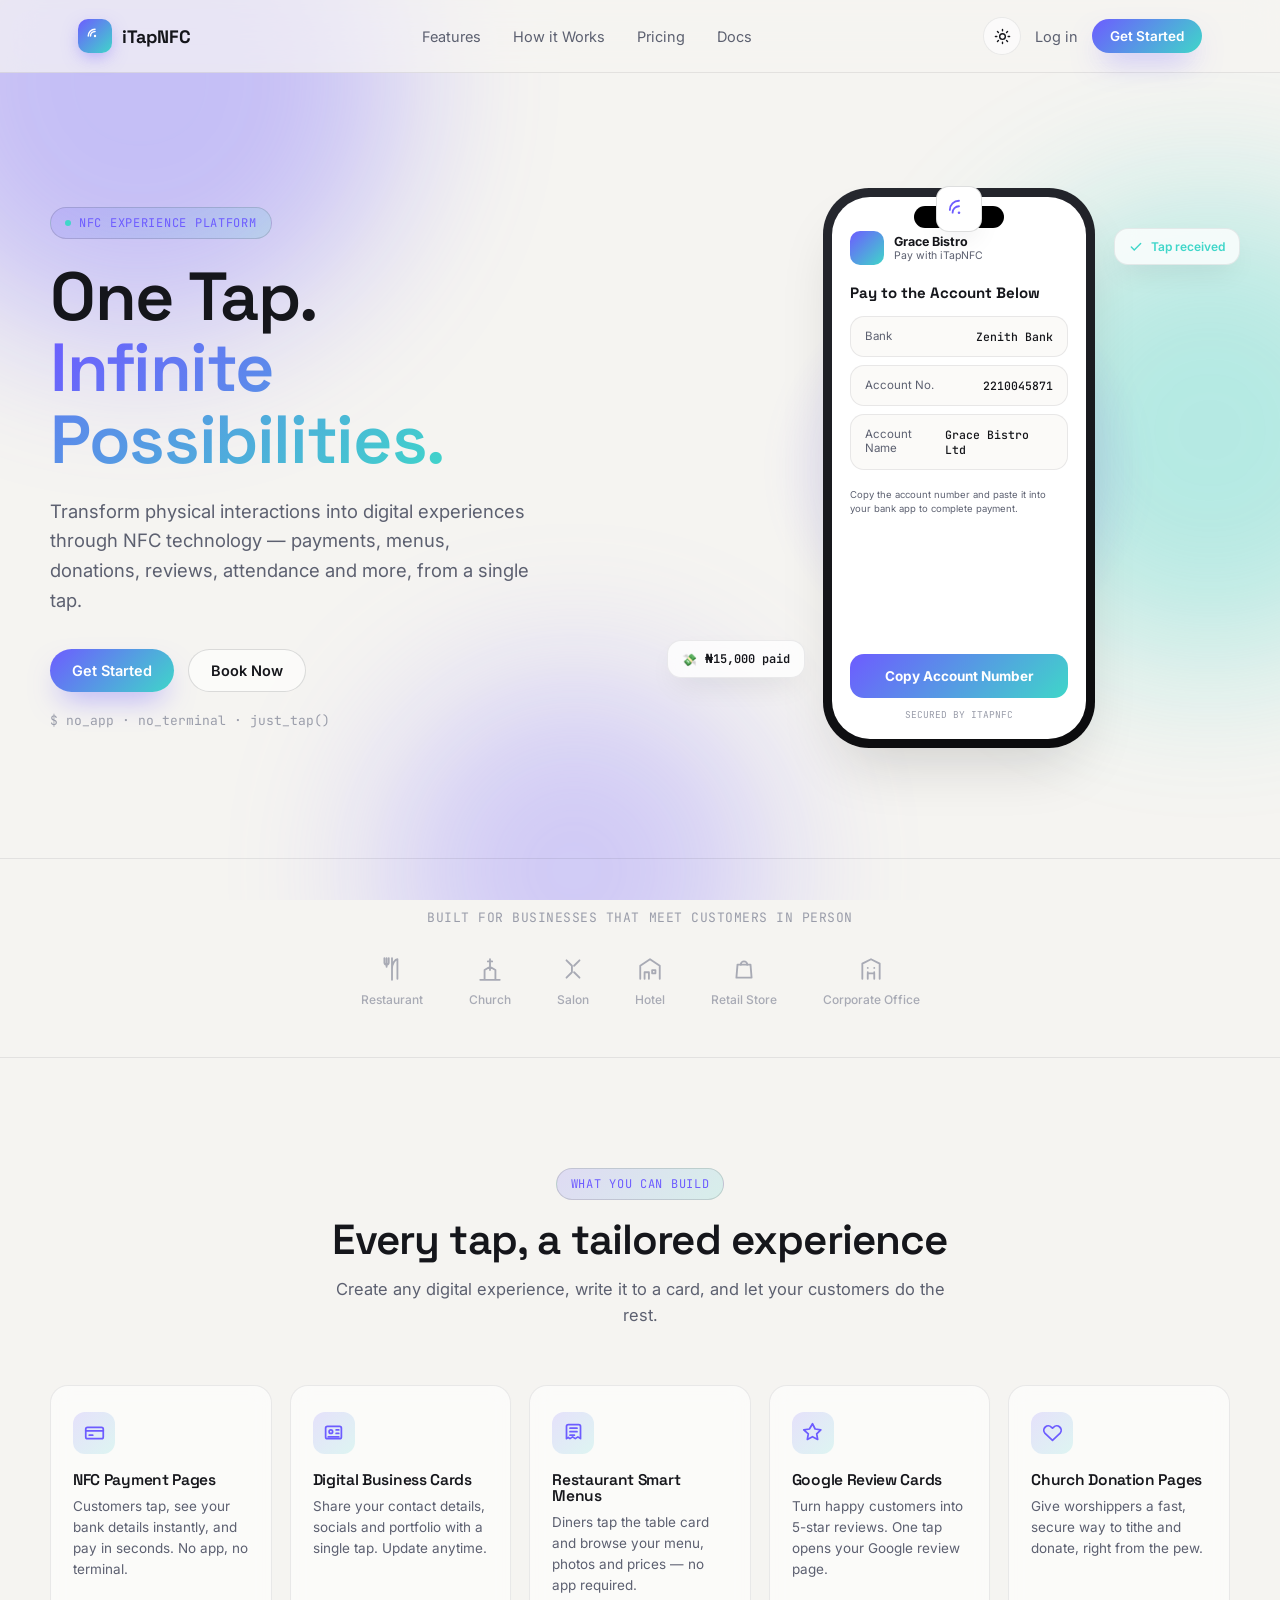
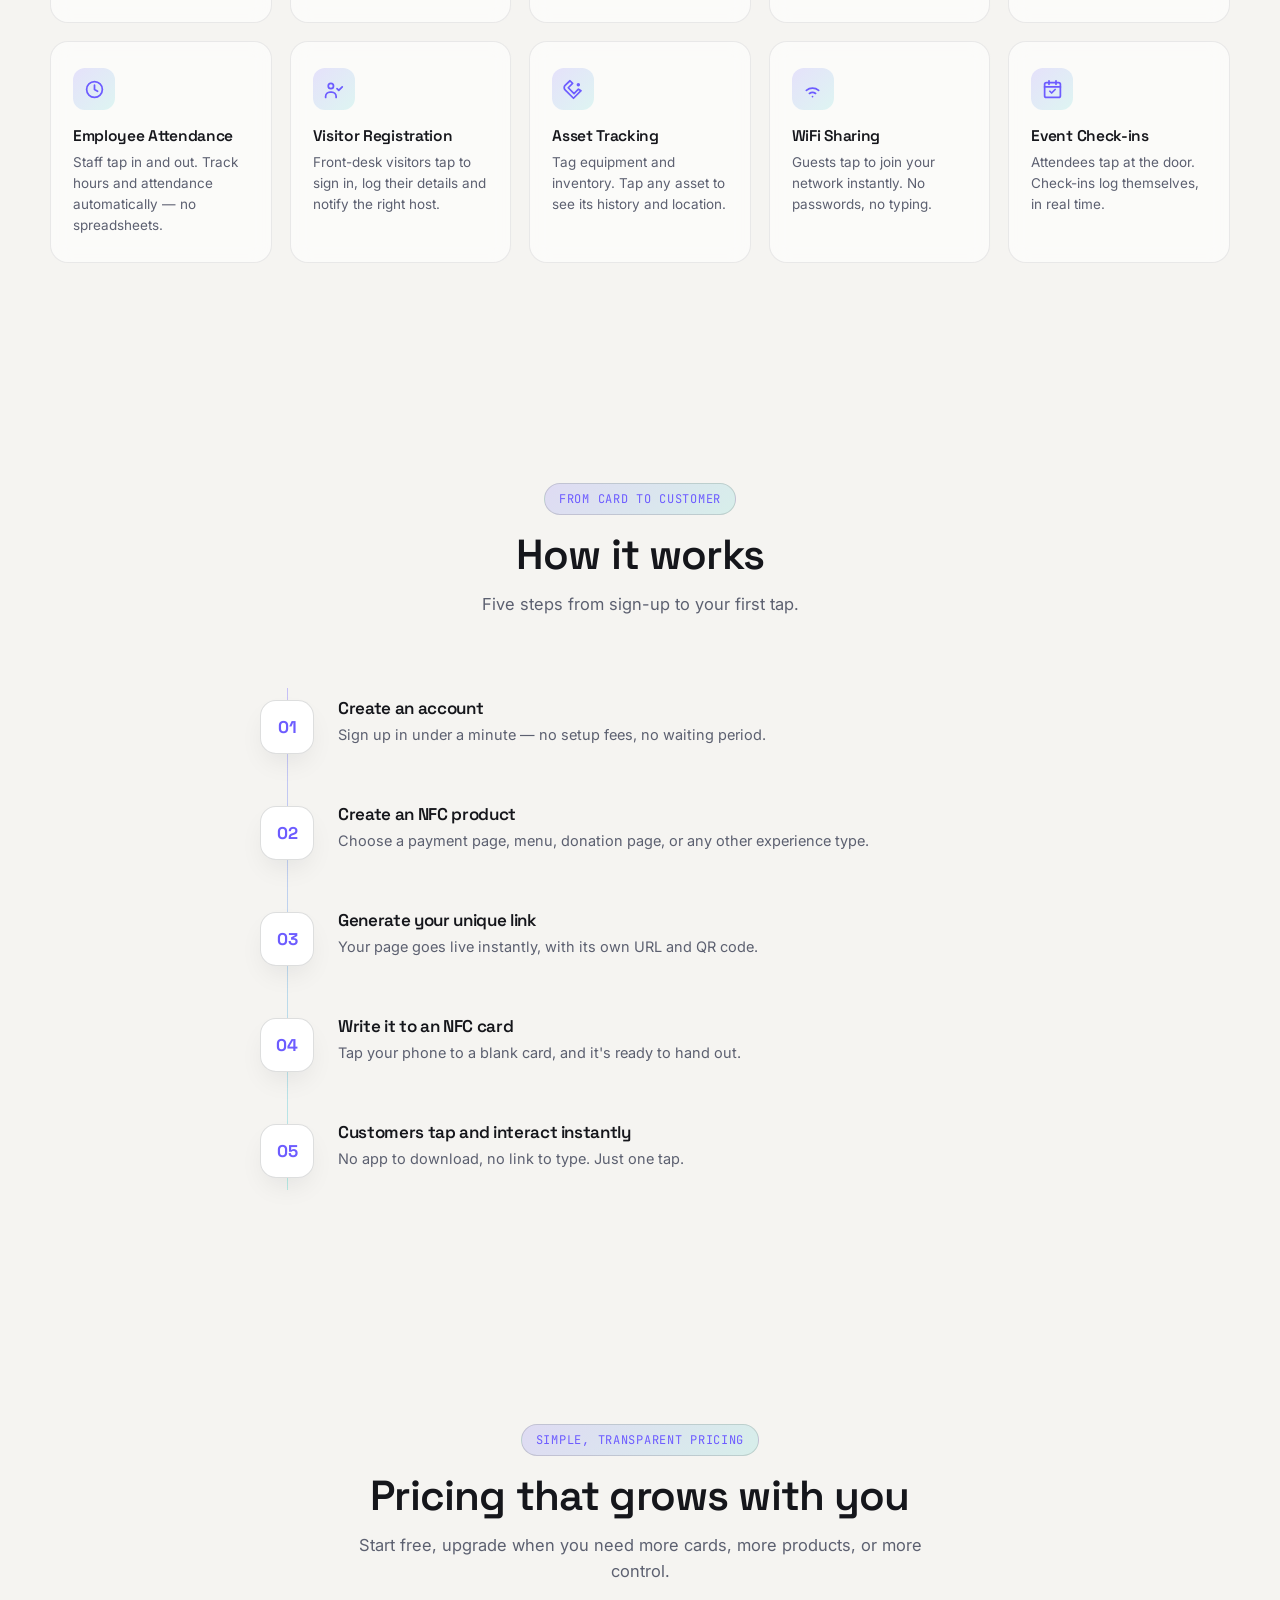
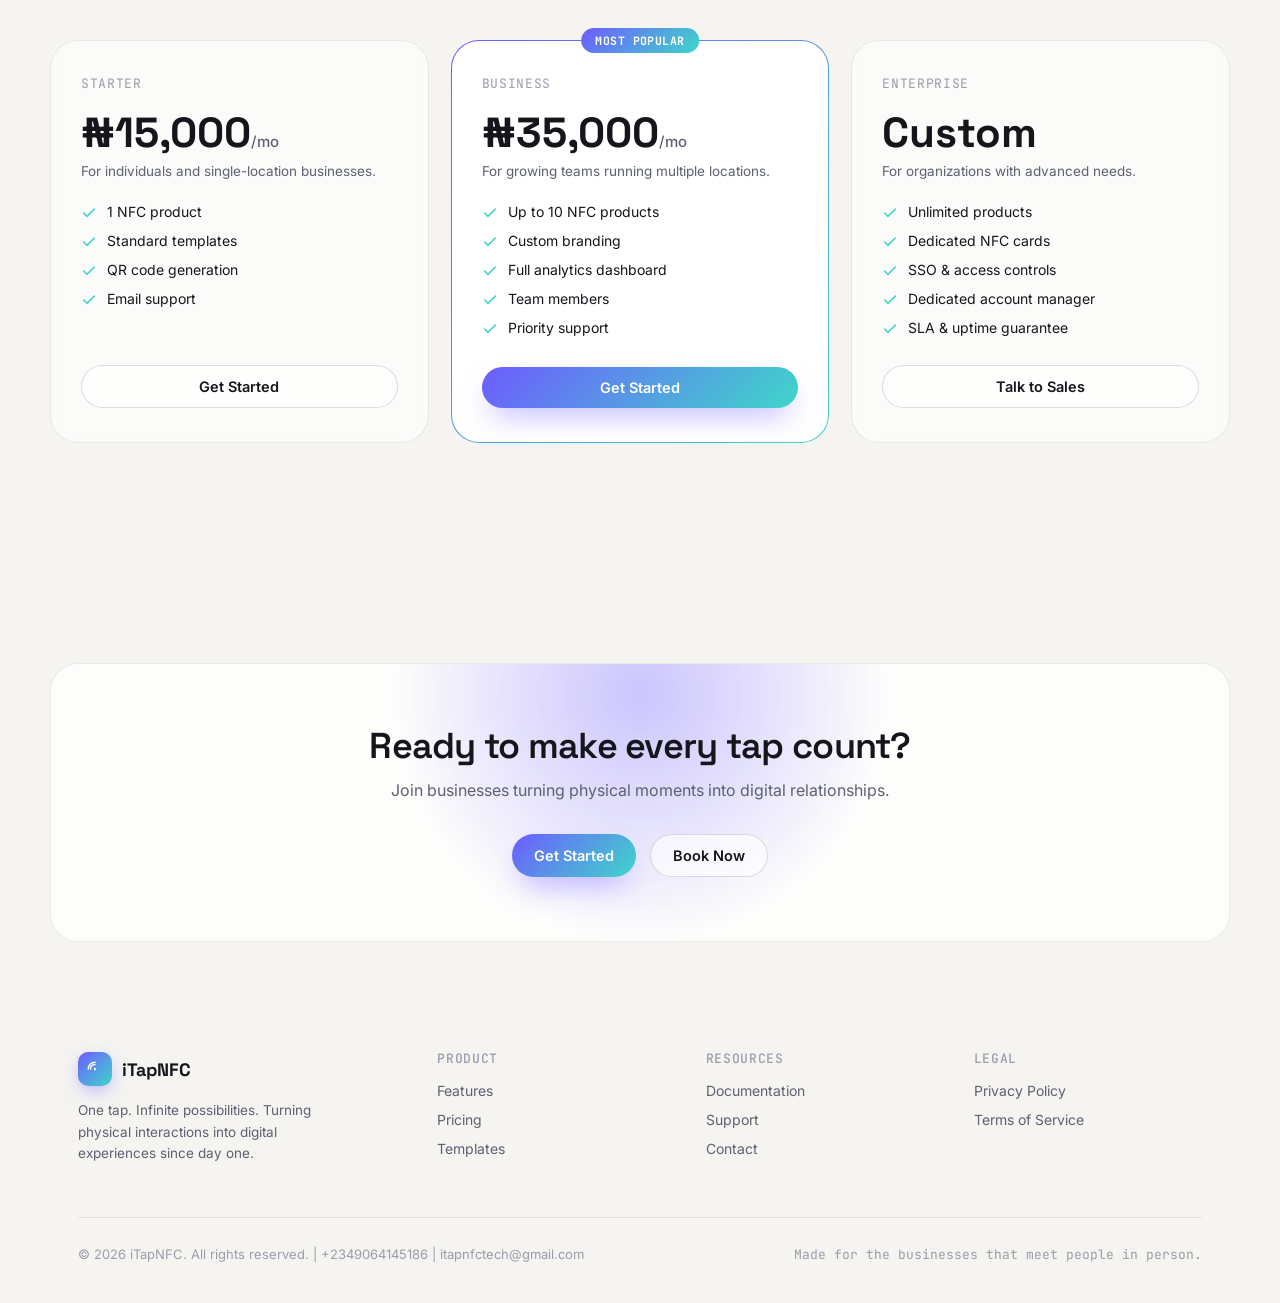
==== index.html @ f1a76565 "Add files via upload" ====
<!DOCTYPE html>
<html lang="en" data-theme="dark">
<head>
<meta charset="UTF-8">
<meta name="viewport" content="width=device-width, initial-scale=1.0">
<title>iTapNFC — One Tap. Infinite Possibilities.</title>
<meta name="description" content="iTapNFC turns NFC taps into instant digital experiences — payment pages, smart menus, donation pages, Google review cards, visitor registration, attendance and asset tracking.">
<meta name="robots" content="index, follow">
<link rel="canonical" href="https://itapnfc.tech/">

<link rel="icon" type="image/png" href="assets/favicon-32.png">
<link rel="apple-touch-icon" href="assets/apple-touch-icon.png">
<link rel="manifest" href="manifest.json">

<meta property="og:type" content="website">
<meta property="og:site_name" content="iTapNFC">
<meta property="og:title" content="iTapNFC — One Tap. Infinite Possibilities.">
<meta property="og:description" content="iTapNFC turns NFC taps into instant digital experiences — payment pages, smart menus, donation pages, Google review cards, visitor registration, attendance and asset tracking.">
<meta property="og:url" content="https://itapnfc.tech/">
<meta property="og:image" content="https://itapnfc.tech/assets/og-image.png">
<meta property="og:image:width" content="1200">
<meta property="og:image:height" content="630">

<meta name="twitter:card" content="summary_large_image">
<meta name="twitter:title" content="iTapNFC — One Tap. Infinite Possibilities.">
<meta name="twitter:description" content="iTapNFC turns NFC taps into instant digital experiences — payment pages, smart menus, donation pages, Google review cards, visitor registration, attendance and asset tracking.">
<meta name="twitter:image" content="https://itapnfc.tech/assets/og-image.png">
<link rel="preconnect" href="https://fonts.googleapis.com">
<link href="https://fonts.googleapis.com/css2?family=Space+Grotesk:wght@500;600;700&family=Inter:wght@400;500;600;700;800&family=JetBrains+Mono:wght@400;500&display=swap" rel="stylesheet">
<style>
/* ============ RESET & TOKENS ============ */
*,*::before,*::after{box-sizing:border-box;margin:0;padding:0;}
html{scroll-behavior:smooth;}
:root{
  --pulse:#6D5CFF;
  --pulse-2:#8B7CFF;
  --glow:#3FD6C9;
  --gradient: linear-gradient(135deg,var(--pulse),var(--glow));
  --gradient-soft: linear-gradient(135deg, rgba(109,92,255,.16), rgba(63,214,201,.16));
  --radius-lg:28px;
  --radius-md:18px;
  --radius-sm:12px;
  --ease:cubic-bezier(.16,1,.3,1);
}
html[data-theme="dark"]{
  --bg:#0A0C10;
  --bg-elevated:#12141C;
  --bg-elevated-2:#181B25;
  --text:#F3F3F6;
  --text-muted:#9097AA;
  --text-faint:#5A6072;
  --border:rgba(255,255,255,.08);
  --border-strong:rgba(255,255,255,.14);
  --glass:rgba(18,20,28,.55);
  --glass-strong:rgba(24,27,37,.72);
  --shadow:0 30px 60px -20px rgba(0,0,0,.55);
  --shadow-sm:0 12px 30px -10px rgba(0,0,0,.4);
  --nav-bg:rgba(10,12,16,.72);
}
html[data-theme="light"]{
  --bg:#F5F4F1;
  --bg-elevated:#FFFFFF;
  --bg-elevated-2:#FBFAF8;
  --text:#15161B;
  --text-muted:#5C6070;
  --text-faint:#9A9DAA;
  --border:rgba(20,21,26,.08);
  --border-strong:rgba(20,21,26,.14);
  --glass:rgba(255,255,255,.6);
  --glass-strong:rgba(255,255,255,.78);
  --shadow:0 30px 60px -20px rgba(20,21,30,.18);
  --shadow-sm:0 12px 30px -10px rgba(20,21,30,.12);
  --nav-bg:rgba(245,244,241,.72);
}
body{
  background:var(--bg);
  color:var(--text);
  font-family:'Inter',sans-serif;
  -webkit-font-smoothing:antialiased;
  overflow-x:hidden;
  transition:background .4s var(--ease), color .4s var(--ease);
}
h1,h2,h3,h4{font-family:'Space Grotesk',sans-serif;font-weight:600;letter-spacing:-.02em;line-height:1.05;}
.mono{font-family:'JetBrains Mono',monospace;}
a{color:inherit;text-decoration:none;}
img,svg{display:block;}
.container{max-width:1180px;margin:0 auto;padding:0 28px;}
section{position:relative;}
@media (prefers-reduced-motion: reduce){*{animation:none !important;transition:none !important;}}

/* ============ BACKGROUND MESH ============ */
.mesh{position:fixed;inset:0;z-index:0;pointer-events:none;overflow:hidden;}
.blob{position:absolute;border-radius:50%;filter:blur(80px);opacity:.35;animation:drift 22s ease-in-out infinite;}
.blob.b1{width:520px;height:520px;background:var(--pulse);top:-180px;left:-120px;animation-delay:0s;}
.blob.b2{width:460px;height:460px;background:var(--glow);top:200px;right:-160px;animation-delay:-7s;}
.blob.b3{width:380px;height:380px;background:var(--pulse-2);bottom:-160px;left:30%;animation-delay:-14s;}
@keyframes drift{0%,100%{transform:translate(0,0) scale(1);}33%{transform:translate(40px,-30px) scale(1.08);}66%{transform:translate(-30px,20px) scale(.96);}}

/* ============ NAV ============ */
.nav{position:fixed;top:0;left:0;right:0;z-index:100;backdrop-filter:blur(16px) saturate(140%);-webkit-backdrop-filter:blur(16px) saturate(140%);background:var(--nav-bg);border-bottom:1px solid var(--border);}
.nav-inner{display:flex;align-items:center;justify-content:space-between;height:72px;}
.logo{display:flex;align-items:center;gap:10px;font-family:'Space Grotesk',sans-serif;font-weight:700;font-size:18px;}
.logo-mark{width:34px;height:34px;border-radius:10px;background:var(--gradient);display:flex;align-items:center;justify-content:center;box-shadow:0 6px 18px -4px rgba(109,92,255,.55);}
.logo-mark svg{width:18px;height:18px;}
.nav-links{display:flex;gap:32px;font-size:14.5px;color:var(--text-muted);}
.nav-links a{transition:color .2s;}
.nav-links a:hover{color:var(--text);}
.nav-right{display:flex;align-items:center;gap:14px;}
.theme-toggle{width:38px;height:38px;border-radius:50%;border:1px solid var(--border);background:var(--glass);display:flex;align-items:center;justify-content:center;cursor:pointer;transition:border-color .2s,transform .2s;}
.theme-toggle:hover{border-color:var(--border-strong);transform:translateY(-1px);}
.theme-toggle svg{width:17px;height:17px;color:var(--text);}
.icon-moon{display:none;}
html[data-theme="dark"] .icon-sun{display:none;}
html[data-theme="dark"] .icon-moon{display:block;}
.nav-login{font-size:14.5px;color:var(--text-muted);}
.nav-login:hover{color:var(--text);}
.btn{display:inline-flex;align-items:center;justify-content:center;gap:8px;padding:12px 22px;border-radius:999px;font-size:14.5px;font-weight:600;cursor:pointer;border:none;transition:transform .25s var(--ease),box-shadow .25s var(--ease),filter .2s;white-space:nowrap;}
.btn-primary{background:var(--gradient);color:#fff;box-shadow:0 14px 30px -10px rgba(109,92,255,.55);}
.btn-primary:hover{transform:translateY(-2px);box-shadow:0 18px 36px -8px rgba(109,92,255,.65);filter:brightness(1.06);}
.btn-ghost{background:var(--glass);color:var(--text);border:1px solid var(--border-strong);}
.btn-ghost:hover{transform:translateY(-2px);border-color:var(--pulse);}
.btn-sm{padding:9px 18px;font-size:13.5px;}
.hamburger{display:none;width:38px;height:38px;border-radius:10px;border:1px solid var(--border);align-items:center;justify-content:center;cursor:pointer;background:var(--glass);}
.hamburger span{display:block;width:16px;height:1.5px;background:var(--text);position:relative;}
.hamburger span::before,.hamburger span::after{content:'';position:absolute;width:16px;height:1.5px;background:var(--text);left:0;}
.hamburger span::before{top:-5px;}.hamburger span::after{top:5px;}
.mobile-menu{display:none;position:fixed;top:72px;left:0;right:0;background:var(--bg-elevated);border-bottom:1px solid var(--border);z-index:99;padding:20px 28px;flex-direction:column;gap:16px;}
.mobile-menu.open{display:flex;}
@media (max-width:860px){
  .nav-links{display:none;}
  .nav-login{display:none;}
  .hamburger{display:flex;}
  .nav-right .btn-primary{display:none;}
}

/* ============ REVEAL ANIMATIONS ============ */
.reveal{opacity:0;transform:translateY(26px);transition:opacity .7s var(--ease),transform .7s var(--ease);}
.reveal.in{opacity:1;transform:translateY(0);}
.stagger > * {transition-delay:calc(var(--i,0) * 90ms);}

/* ============ HERO ============ */
.hero{padding:168px 0 90px;display:grid;grid-template-columns:1.05fr .95fr;gap:40px;align-items:center;min-height:90vh;}
.eyebrow{display:inline-flex;align-items:center;gap:8px;font-family:'JetBrains Mono',monospace;font-size:12px;letter-spacing:.06em;text-transform:uppercase;color:var(--pulse);background:var(--gradient-soft);border:1px solid var(--border-strong);padding:7px 14px;border-radius:999px;margin-bottom:22px;}
.eyebrow .dot{width:6px;height:6px;border-radius:50%;background:var(--glow);box-shadow:0 0 0 0 rgba(63,214,201,.6);animation:pulseDot 2s infinite;}
@keyframes pulseDot{0%{box-shadow:0 0 0 0 rgba(63,214,201,.55);}70%{box-shadow:0 0 0 7px rgba(63,214,201,0);}100%{box-shadow:0 0 0 0 rgba(63,214,201,0);}}
.hero h1{font-size:clamp(40px,5.6vw,68px);}
.hero h1 .grad{background:var(--gradient);-webkit-background-clip:text;background-clip:text;color:transparent;}
.hero p.sub{margin-top:22px;font-size:18.5px;line-height:1.6;color:var(--text-muted);max-width:480px;}
.hero-ctas{display:flex;gap:14px;margin-top:34px;flex-wrap:wrap;}
.hero-foot{margin-top:20px;font-size:13px;color:var(--text-faint);font-family:'JetBrains Mono',monospace;}

/* phone mockup */
.phone-wrap{position:relative;display:flex;justify-content:center;align-items:center;height:600px;}
.phone-frame{width:272px;height:560px;border-radius:46px;background:linear-gradient(160deg,#26282f,#0a0a0c);padding:9px;box-shadow:var(--shadow);position:relative;z-index:3;}
.phone-frame::before{content:'';position:absolute;top:18px;left:50%;transform:translateX(-50%);width:90px;height:22px;background:#000;border-radius:14px;z-index:5;}
.phone-screen{width:100%;height:100%;border-radius:38px;background:var(--bg-elevated);overflow:hidden;position:relative;display:flex;flex-direction:column;padding:34px 18px 18px;}
.ps-row{display:flex;align-items:center;gap:10px;margin-bottom:18px;}
.ps-avatar{width:34px;height:34px;border-radius:10px;background:var(--gradient);}
.ps-biz{font-size:12.5px;font-weight:700;}
.ps-sub{font-size:10.5px;color:var(--text-muted);}
.ps-label{font-family:'JetBrains Mono',monospace;font-size:10px;letter-spacing:.05em;text-transform:uppercase;color:var(--text-faint);margin-bottom:6px;}
.ps-heading{font-family:'Space Grotesk',sans-serif;font-size:15px;font-weight:700;margin-bottom:14px;}
.ps-desc{font-size:9.5px;color:var(--text-muted);line-height:1.5;margin:10px 0 14px;}
.ps-amount{font-family:'Space Grotesk',sans-serif;font-size:34px;font-weight:700;margin-bottom:18px;}
.ps-card{background:var(--bg-elevated-2);border:1px solid var(--border);border-radius:14px;padding:12px 14px;margin-bottom:8px;}
.ps-card-row{display:flex;justify-content:space-between;font-size:11.5px;}
.ps-card-row .k{color:var(--text-muted);}
.ps-card-row .v{font-family:'JetBrains Mono',monospace;font-weight:500;}
.ps-pay-btn{margin-top:auto;background:var(--gradient);border-radius:14px;text-align:center;padding:14px;color:#fff;font-weight:700;font-size:13.5px;}
.ps-secure{text-align:center;font-size:9.5px;color:var(--text-faint);margin-top:10px;font-family:'JetBrains Mono',monospace;}

/* nfc tap + ripple */
.tap-rig{position:absolute;top:18px;left:50%;transform:translateX(-50%);z-index:6;display:flex;flex-direction:column;align-items:center;}
.nfc-chip{width:46px;height:46px;border-radius:13px;background:var(--bg-elevated);border:1px solid var(--border-strong);display:flex;align-items:center;justify-content:center;box-shadow:var(--shadow-sm);animation:tapBounce 2.6s var(--ease) infinite;}
.nfc-chip svg{width:22px;height:22px;color:var(--pulse);}
@keyframes tapBounce{0%,100%{transform:translateY(0);}45%{transform:translateY(34px);}55%{transform:translateY(34px);}}
.ripple-ring{position:absolute;top:38px;left:50%;width:46px;height:46px;border-radius:50%;border:2px solid var(--pulse);transform:translate(-50%,-50%);opacity:0;}
.ripple-ring.r1{animation:rippleGo 2.6s var(--ease) infinite;animation-delay:.5s;}
.ripple-ring.r2{animation:rippleGo 2.6s var(--ease) infinite;animation-delay:.75s;}
.ripple-ring.r3{animation:rippleGo 2.6s var(--ease) infinite;animation-delay:1s;}
@keyframes rippleGo{0%{opacity:0;}45%{opacity:0;}55%{opacity:.7;transform:translate(-50%,-50%) scale(.4);}100%{opacity:0;transform:translate(-50%,-50%) scale(2.6);}}

.float-chip{position:absolute;background:var(--glass-strong);backdrop-filter:blur(14px);border:1px solid var(--border);border-radius:14px;padding:10px 14px;font-size:12px;font-weight:600;box-shadow:var(--shadow-sm);display:flex;align-items:center;gap:8px;animation:floaty 5s ease-in-out infinite;z-index:7;}
.float-chip svg{width:14px;height:14px;}
.chip-top{top:60px;right:-10px;animation-delay:.3s;color:var(--glow);}
.chip-bottom{bottom:90px;left:-22px;animation-delay:1.1s;}
.chip-bottom .amt{font-family:'JetBrains Mono',monospace;}
@keyframes floaty{0%,100%{transform:translateY(0);}50%{transform:translateY(-10px);}}
.glow-disc{position:absolute;width:380px;height:380px;border-radius:50%;background:radial-gradient(circle, rgba(109,92,255,.28), transparent 70%);z-index:1;filter:blur(10px);}

@media (max-width:980px){
  .hero{grid-template-columns:1fr;padding-top:130px;text-align:center;}
  .hero p.sub{margin-inline:auto;}
  .hero-ctas{justify-content:center;}
  .phone-wrap{height:480px;margin-top:20px;}
  .phone-frame{transform:scale(.86);}
}

/* ============ TRUSTED BY ============ */
.trusted{padding:50px 0;border-top:1px solid var(--border);border-bottom:1px solid var(--border);}
.trusted-label{text-align:center;font-size:13px;color:var(--text-faint);font-family:'JetBrains Mono',monospace;letter-spacing:.04em;margin-bottom:30px;}
.trusted-row{display:flex;justify-content:center;align-items:center;gap:46px;flex-wrap:wrap;}
.trust-item{display:flex;flex-direction:column;align-items:center;gap:10px;color:var(--text-faint);opacity:.85;transition:opacity .25s, color .25s;}
.trust-item:hover{opacity:1;color:var(--text-muted);}
.trust-item svg{width:26px;height:26px;}
.trust-item span{font-size:12px;font-weight:500;}

/* ============ SECTION HEADERS ============ */
.sec-head{max-width:620px;margin:0 auto 56px;text-align:center;}
.sec-head .eyebrow{margin-bottom:18px;}
.sec-head h2{font-size:clamp(30px,3.6vw,42px);margin-bottom:14px;}
.sec-head p{color:var(--text-muted);font-size:16.5px;line-height:1.6;}
.section-pad{padding:110px 0;}

/* ============ FEATURES ============ */
.feat-grid{display:grid;grid-template-columns:repeat(5,1fr);gap:18px;}
.feat-card{position:relative;background:var(--glass);border:1px solid var(--border);border-radius:var(--radius-md);padding:26px 22px;backdrop-filter:blur(10px);transition:transform .35s var(--ease),border-color .35s,box-shadow .35s;overflow:hidden;}
.feat-card:hover{transform:translateY(-6px);border-color:rgba(109,92,255,.5);box-shadow:0 20px 40px -16px rgba(109,92,255,.35);}
.feat-card::after{content:'';position:absolute;inset:-1px;border-radius:var(--radius-md);background:var(--gradient);opacity:0;transition:opacity .35s;z-index:-1;}
.feat-icon{width:42px;height:42px;border-radius:12px;background:var(--gradient-soft);display:flex;align-items:center;justify-content:center;margin-bottom:18px;}
.feat-icon svg{width:21px;height:21px;color:var(--pulse);}
.feat-card h3{font-size:15.5px;margin-bottom:8px;font-weight:600;}
.feat-card p{font-size:13.5px;color:var(--text-muted);line-height:1.55;}
@media (max-width:980px){.feat-grid{grid-template-columns:repeat(2,1fr);}}
@media (max-width:600px){.feat-grid{grid-template-columns:1fr;}}

/* ============ HOW IT WORKS ============ */
.steps{position:relative;max-width:760px;margin:0 auto;}
.steps::before{content:'';position:absolute;left:27px;top:14px;bottom:14px;width:1px;background:linear-gradient(var(--pulse),var(--glow));opacity:.35;}
.step{display:flex;gap:24px;padding:26px 0;}
.step-num{flex:none;width:54px;height:54px;border-radius:16px;background:var(--bg-elevated);border:1px solid var(--border-strong);display:flex;align-items:center;justify-content:center;font-family:'Space Grotesk',sans-serif;font-weight:700;font-size:17px;color:var(--pulse);box-shadow:var(--shadow-sm);position:relative;z-index:2;}
.step-body h3{font-size:17px;margin-bottom:6px;}
.step-body p{font-size:14.5px;color:var(--text-muted);line-height:1.6;}

/* ============ PRICING ============ */
.pricing-grid{display:grid;grid-template-columns:repeat(3,1fr);gap:22px;align-items:stretch;}
.price-card{background:var(--glass);border:1px solid var(--border);border-radius:var(--radius-lg);padding:34px 30px;display:flex;flex-direction:column;backdrop-filter:blur(10px);transition:transform .35s var(--ease);}
.price-card:hover{transform:translateY(-6px);}
.price-card.popular{border:1px solid transparent;background:linear-gradient(var(--bg-elevated),var(--bg-elevated)) padding-box, var(--gradient) border-box;position:relative;}
.popular-badge{position:absolute;top:-13px;left:50%;transform:translateX(-50%);background:var(--gradient);color:#fff;font-size:11.5px;font-weight:700;padding:5px 14px;border-radius:999px;font-family:'JetBrains Mono',monospace;letter-spacing:.04em;}
.price-tier{font-size:13px;color:var(--text-faint);font-family:'JetBrains Mono',monospace;text-transform:uppercase;letter-spacing:.05em;margin-bottom:14px;}
.price-amt{font-family:'Space Grotesk',sans-serif;font-size:42px;font-weight:700;margin-bottom:4px;}
.price-amt span{font-size:15px;color:var(--text-muted);font-weight:500;font-family:'Inter',sans-serif;}
.price-desc{font-size:13.5px;color:var(--text-muted);margin-bottom:24px;}
.price-feats{list-style:none;display:flex;flex-direction:column;gap:11px;margin-bottom:28px;flex:1;}
.price-feats li{display:flex;gap:10px;font-size:14px;align-items:flex-start;}
.price-feats svg{width:16px;height:16px;color:var(--glow);flex:none;margin-top:2px;}
@media (max-width:900px){.pricing-grid{grid-template-columns:1fr;max-width:420px;margin:0 auto;}}

/* ============ CTA BANNER ============ */
.cta-banner{margin:0 auto;border-radius:var(--radius-lg);background:var(--glass-strong);border:1px solid var(--border);padding:64px 50px;text-align:center;position:relative;overflow:hidden;backdrop-filter:blur(10px);}
.cta-banner::before{content:'';position:absolute;width:500px;height:500px;background:radial-gradient(circle,rgba(109,92,255,.35),transparent 70%);top:-220px;left:50%;transform:translateX(-50%);}
.cta-banner h2{font-size:clamp(26px,3.4vw,36px);margin-bottom:14px;position:relative;}
.cta-banner p{color:var(--text-muted);margin-bottom:30px;position:relative;}
.cta-banner .hero-ctas{justify-content:center;position:relative;}

/* ============ FOOTER ============ */
/* footer{border-top:1px solid var(--border);padding:64px 0 32px;} */
.foot-top{display:grid;grid-template-columns:1.4fr 1fr 1fr 1fr;gap:40px;margin-bottom:48px;}
.foot-brand p{color:var(--text-muted);font-size:13.5px;margin-top:14px;max-width:260px;line-height:1.6;}
.foot-col h4{font-size:13px;text-transform:uppercase;letter-spacing:.05em;color:var(--text-faint);margin-bottom:16px;font-family:'JetBrains Mono',monospace;font-weight:500;}
.foot-col a{display:block;font-size:14px;color:var(--text-muted);margin-bottom:12px;transition:color .2s;}
.foot-col a:hover{color:var(--pulse);}
.foot-bottom{display:flex;justify-content:space-between;align-items:center;padding-top:28px;border-top:1px solid var(--border);font-size:13px;color:var(--text-faint);flex-wrap:wrap;gap:12px;}
@media (max-width:760px){.foot-top{grid-template-columns:1fr 1fr;}.hero h1{text-align:center;}}
</style>
</head>
<body>

<div class="mesh"><div class="blob b1"></div><div class="blob b2"></div><div class="blob b3"></div></div>

<nav class="nav">
  <div class="container nav-inner">
    <div class="logo">
      <div class="logo-mark"><svg viewBox="0 0 24 24" fill="none" stroke="#fff" stroke-width="2" stroke-linecap="round"><path d="M6 12a6 6 0 0 1 6-6"/><path d="M3 12a9 9 0 0 1 9-9"/><circle cx="12" cy="12" r="1.6" fill="#fff" stroke="none"/></svg></div>
      iTapNFC
    </div>
    <div class="nav-links">
      <a href="#features">Features</a>
      <a href="#how">How it Works</a>
      <a href="#pricing">Pricing</a>
      <a href="#" title="Coming soon">Docs</a>
    </div>
    <div class="nav-right">
      <div class="theme-toggle" id="themeToggle" aria-label="Toggle theme">
        <svg class="icon-sun" viewBox="0 0 24 24" fill="none" stroke="currentColor" stroke-width="2" stroke-linecap="round"><circle cx="12" cy="12" r="4"/><path d="M12 2v2M12 20v2M4.9 4.9l1.4 1.4M17.7 17.7l1.4 1.4M2 12h2M20 12h2M4.9 19.1l1.4-1.4M17.7 6.3l1.4-1.4"/></svg>
        <svg class="icon-moon" viewBox="0 0 24 24" fill="none" stroke="currentColor" stroke-width="2" stroke-linecap="round"><path d="M21 12.8A9 9 0 1 1 11.2 3a7 7 0 0 0 9.8 9.8z"/></svg>
      </div>
      <a href="auth.html" class="nav-login">Log in</a>
      <a href="auth.html#register" class="btn btn-primary btn-sm">Get Started</a>
      <div class="hamburger" id="hamburger"><span></span></div>
    </div>
  </div>
</nav>
<div class="mobile-menu" id="mobileMenu">
  <a href="#features">Features</a>
  <a href="#how">How it Works</a>
  <a href="#pricing">Pricing</a>
  <a href="#" title="Coming soon">Docs</a>
  <a href="auth.html">Log in</a>
  <a href="auth.html#register" class="btn btn-primary btn-sm">Get Started</a>
</div>

<section class="hero container">
  <div>
    <div class="eyebrow"><span class="dot"></span>NFC EXPERIENCE PLATFORM</div>
    <h1>One Tap.<br><span class="grad">Infinite Possibilities.</span></h1>
    <p class="sub">Transform physical interactions into digital experiences through NFC technology — payments, menus, donations, reviews, attendance and more, from a single tap.</p>
    <div class="hero-ctas">
      <a href="auth.html#register" class="btn btn-primary">Get Started</a>
      <a href="https://wa.me/2348050759876?text=Hi%2C%20I%27d%20like%20to%20book%20a%20demo%20for%20iTapNFC" target="_blank" rel="noopener" class="btn btn-ghost">Book Now</a>
    </div>
    <div class="hero-foot">$ no_app · no_terminal · just_tap()</div>
  </div>

  <div class="phone-wrap">
    <div class="glow-disc"></div>
    <div class="tap-rig">
      <div class="ripple-ring r1"></div><div class="ripple-ring r2"></div><div class="ripple-ring r3"></div>
      <div class="nfc-chip"><svg viewBox="0 0 24 24" fill="none" stroke="currentColor" stroke-width="2" stroke-linecap="round"><path d="M5 16a7 7 0 0 1 7-7"/><path d="M2 13a10 10 0 0 1 10-10"/><circle cx="12" cy="16" r="1.4" fill="currentColor" stroke="none"/></svg></div>
    </div>
    <div class="phone-frame">
      <div class="phone-screen">
        <div class="ps-row">
          <div class="ps-avatar"></div>
          <div><div class="ps-biz">Grace Bistro</div><div class="ps-sub">Pay with iTapNFC</div></div>
        </div>
        <div class="ps-heading">Pay to the Account Below</div>
        <div class="ps-card"><div class="ps-card-row"><span class="k">Bank</span><span class="v">Zenith Bank</span></div></div>
        <div class="ps-card"><div class="ps-card-row"><span class="k">Account No.</span><span class="v">2210045871</span></div></div>
        <div class="ps-card"><div class="ps-card-row"><span class="k">Account Name</span><span class="v">Grace Bistro Ltd</span></div></div>
        <div class="ps-desc">Copy the account number and paste it into your bank app to complete payment.</div>
        <div class="ps-pay-btn" onclick="navigator.clipboard.writeText('2210045871'); this.textContent='Copied!'; setTimeout(()=>this.textContent='Copy Account Number',1500);">Copy Account Number</div>
        <div class="ps-secure">SECURED BY ITAPNFC</div>
      </div>
    </div>
    <div class="float-chip chip-top"><svg viewBox="0 0 24 24" fill="none" stroke="currentColor" stroke-width="2.4" stroke-linecap="round"><path d="M4 12l5 5L20 6"/></svg>Tap received</div>
    <div class="float-chip chip-bottom">💸 <span class="amt">₦15,000 paid</span></div>
  </div>
</section>

<section class="trusted">
  <div class="container">
    <div class="trusted-label">BUILT FOR BUSINESSES THAT MEET CUSTOMERS IN PERSON</div>
    <div class="trusted-row">
      <div class="trust-item"><svg viewBox="0 0 24 24" fill="none" stroke="currentColor" stroke-width="1.7" stroke-linecap="round" stroke-linejoin="round"><path d="M7 2v8M5 2v4a2 2 0 0 0 4 0V2M12 2v20M12 12c0-5 3-9 5-9v18"/></svg><span>Restaurant</span></div>
      <div class="trust-item"><svg viewBox="0 0 24 24" fill="none" stroke="currentColor" stroke-width="1.7" stroke-linecap="round" stroke-linejoin="round"><path d="M12 3v4M10 5h4M12 7v6M7 22V13l5-3 5 3v9M3 22h18"/></svg><span>Church</span></div>
      <div class="trust-item"><svg viewBox="0 0 24 24" fill="none" stroke="currentColor" stroke-width="1.7" stroke-linecap="round" stroke-linejoin="round"><path d="M6 4l5 5M18 4l-5 5M6 20l5-5M18 20l-5-5M11 9v6"/></svg><span>Salon</span></div>
      <div class="trust-item"><svg viewBox="0 0 24 24" fill="none" stroke="currentColor" stroke-width="1.7" stroke-linecap="round" stroke-linejoin="round"><path d="M3 21V9l9-6 9 6v12M7 21v-6h4v6M14 13h3v3h-3z"/></svg><span>Hotel</span></div>
      <div class="trust-item"><svg viewBox="0 0 24 24" fill="none" stroke="currentColor" stroke-width="1.7" stroke-linecap="round" stroke-linejoin="round"><path d="M6 8h12l1 12H5z"/><path d="M9 8a3 3 0 0 1 6 0"/></svg><span>Retail Store</span></div>
      <div class="trust-item"><svg viewBox="0 0 24 24" fill="none" stroke="currentColor" stroke-width="1.7" stroke-linecap="round" stroke-linejoin="round"><path d="M4 21V7l8-4 8 4v14M9 21v-5h6v5M9 11h.01M9 15h.01M15 11h.01M15 15h.01"/></svg><span>Corporate Office</span></div>
    </div>
  </div>
</section>

<section class="section-pad container" id="features">
  <div class="sec-head reveal">
    <div class="eyebrow">WHAT YOU CAN BUILD</div>
    <h2>Every tap, a tailored experience</h2>
    <p>Create any digital experience, write it to a card, and let your customers do the rest.</p>
  </div>
  <div class="feat-grid stagger">
    <div class="feat-card reveal" style="--i:0"><div class="feat-icon"><svg viewBox="0 0 24 24" fill="none" stroke="currentColor" stroke-width="2" stroke-linecap="round" stroke-linejoin="round"><rect x="2" y="6" width="20" height="13" rx="2"/><path d="M2 10h20M6 15h4"/></svg></div><h3>NFC Payment Pages</h3><p>Customers tap, see your bank details instantly, and pay in seconds. No app, no terminal.</p></div>
    <div class="feat-card reveal" style="--i:1"><div class="feat-icon"><svg viewBox="0 0 24 24" fill="none" stroke="currentColor" stroke-width="2" stroke-linecap="round" stroke-linejoin="round"><rect x="3" y="5" width="18" height="14" rx="2"/><circle cx="9" cy="11" r="2"/><path d="M15 9h3M15 13h3M6 17h12"/></svg></div><h3>Digital Business Cards</h3><p>Share your contact details, socials and portfolio with a single tap. Update anytime.</p></div>
    <div class="feat-card reveal" style="--i:2"><div class="feat-icon"><svg viewBox="0 0 24 24" fill="none" stroke="currentColor" stroke-width="2" stroke-linecap="round" stroke-linejoin="round"><path d="M4 19V5a2 2 0 0 1 2-2h12a2 2 0 0 1 2 2v14l-3-2-3 2-3-2-3 2-2-1.4-2 1.4z"/><path d="M8 7h8M8 11h8M8 15h5"/></svg></div><h3>Restaurant Smart Menus</h3><p>Diners tap the table card and browse your menu, photos and prices — no app required.</p></div>
    <div class="feat-card reveal" style="--i:3"><div class="feat-icon"><svg viewBox="0 0 24 24" fill="none" stroke="currentColor" stroke-width="2" stroke-linecap="round" stroke-linejoin="round"><path d="M12 2l3 6 6.5.9-4.7 4.6 1.1 6.4-5.9-3.1-5.9 3.1 1.1-6.4L2 8.9 8.5 8z"/></svg></div><h3>Google Review Cards</h3><p>Turn happy customers into 5-star reviews. One tap opens your Google review page.</p></div>
    <div class="feat-card reveal" style="--i:4"><div class="feat-icon"><svg viewBox="0 0 24 24" fill="none" stroke="currentColor" stroke-width="2" stroke-linecap="round" stroke-linejoin="round"><path d="M20.8 12.6L12 21l-8.8-8.4a5 5 0 0 1 7.5-6.6L12 7l1.3-1a5 5 0 0 1 7.5 6.6z"/></svg></div><h3>Church Donation Pages</h3><p>Give worshippers a fast, secure way to tithe and donate, right from the pew.</p></div>
    <div class="feat-card reveal" style="--i:5"><div class="feat-icon"><svg viewBox="0 0 24 24" fill="none" stroke="currentColor" stroke-width="2" stroke-linecap="round" stroke-linejoin="round"><circle cx="12" cy="12" r="9"/><path d="M12 7v5l3.5 2"/></svg></div><h3>Employee Attendance</h3><p>Staff tap in and out. Track hours and attendance automatically — no spreadsheets.</p></div>
    <div class="feat-card reveal" style="--i:6"><div class="feat-icon"><svg viewBox="0 0 24 24" fill="none" stroke="currentColor" stroke-width="2" stroke-linecap="round" stroke-linejoin="round"><path d="M9 11a3 3 0 1 0 0-6 3 3 0 0 0 0 6z"/><path d="M3 21v-1a5 5 0 0 1 5-5h2a5 5 0 0 1 5 5v1M16 11l2 2 4-4"/></svg></div><h3>Visitor Registration</h3><p>Front-desk visitors tap to sign in, log their details and notify the right host.</p></div>
    <div class="feat-card reveal" style="--i:7"><div class="feat-icon"><svg viewBox="0 0 24 24" fill="none" stroke="currentColor" stroke-width="2" stroke-linecap="round" stroke-linejoin="round"><path d="M20.6 13.4 12 22l-9.6-9.6a3.5 3.5 0 0 1 0-5L8 2l3 3-5 5 6.6 6.6 5-5z"/><circle cx="17.5" cy="6.5" r="1"/></svg></div><h3>Asset Tracking</h3><p>Tag equipment and inventory. Tap any asset to see its history and location.</p></div>
    <div class="feat-card reveal" style="--i:8"><div class="feat-icon"><svg viewBox="0 0 24 24" fill="none" stroke="currentColor" stroke-width="2" stroke-linecap="round" stroke-linejoin="round"><path d="M5 13a11 11 0 0 1 14 0M8.5 16.5a6 6 0 0 1 7 0M12 20h.01"/></svg></div><h3>WiFi Sharing</h3><p>Guests tap to join your network instantly. No passwords, no typing.</p></div>
    <div class="feat-card reveal" style="--i:9"><div class="feat-icon"><svg viewBox="0 0 24 24" fill="none" stroke="currentColor" stroke-width="2" stroke-linecap="round" stroke-linejoin="round"><rect x="3" y="4" width="18" height="17" rx="2"/><path d="M3 9h18M8 2v4M16 2v4M9 14l2 2 4-4"/></svg></div><h3>Event Check-ins</h3><p>Attendees tap at the door. Check-ins log themselves, in real time.</p></div>
  </div>
</section>

<section class="section-pad container" id="how">
  <div class="sec-head reveal">
    <div class="eyebrow">FROM CARD TO CUSTOMER</div>
    <h2>How it works</h2>
    <p>Five steps from sign-up to your first tap.</p>
  </div>
  <div class="steps stagger">
    <div class="step reveal" style="--i:0"><div class="step-num">01</div><div class="step-body"><h3>Create an account</h3><p>Sign up in under a minute — no setup fees, no waiting period.</p></div></div>
    <div class="step reveal" style="--i:1"><div class="step-num">02</div><div class="step-body"><h3>Create an NFC product</h3><p>Choose a payment page, menu, donation page, or any other experience type.</p></div></div>
    <div class="step reveal" style="--i:2"><div class="step-num">03</div><div class="step-body"><h3>Generate your unique link</h3><p>Your page goes live instantly, with its own URL and QR code.</p></div></div>
    <div class="step reveal" style="--i:3"><div class="step-num">04</div><div class="step-body"><h3>Write it to an NFC card</h3><p>Tap your phone to a blank card, and it's ready to hand out.</p></div></div>
    <div class="step reveal" style="--i:4"><div class="step-num">05</div><div class="step-body"><h3>Customers tap and interact instantly</h3><p>No app to download, no link to type. Just one tap.</p></div></div>
  </div>
</section>

<section class="section-pad container" id="pricing">
  <div class="sec-head reveal">
    <div class="eyebrow">SIMPLE, TRANSPARENT PRICING</div>
    <h2>Pricing that grows with you</h2>
    <p>Start free, upgrade when you need more cards, more products, or more control.</p>
  </div>
  <div class="pricing-grid stagger">
    <div class="price-card reveal" style="--i:0">
      <div class="price-tier">Starter</div>
      <div class="price-amt">&#8358;15,000<span>/mo</span></div>
      <div class="price-desc">For individuals and single-location businesses.</div>
      <ul class="price-feats">
        <li><svg viewBox="0 0 24 24" fill="none" stroke="currentColor" stroke-width="2.4" stroke-linecap="round"><path d="M4 12l5 5L20 6"/></svg>1 NFC product</li>
        <li><svg viewBox="0 0 24 24" fill="none" stroke="currentColor" stroke-width="2.4" stroke-linecap="round"><path d="M4 12l5 5L20 6"/></svg>Standard templates</li>
        <li><svg viewBox="0 0 24 24" fill="none" stroke="currentColor" stroke-width="2.4" stroke-linecap="round"><path d="M4 12l5 5L20 6"/></svg>QR code generation</li>
        <li><svg viewBox="0 0 24 24" fill="none" stroke="currentColor" stroke-width="2.4" stroke-linecap="round"><path d="M4 12l5 5L20 6"/></svg>Email support</li>
      </ul>
      <a href="auth.html#register" class="btn btn-ghost">Get Started</a>
    </div>
    <div class="price-card popular reveal" style="--i:1">
      <div class="popular-badge">MOST POPULAR</div>
      <div class="price-tier">Business</div>
      <div class="price-amt">&#8358;35,000<span>/mo</span></div>
      <div class="price-desc">For growing teams running multiple locations.</div>
      <ul class="price-feats">
        <li><svg viewBox="0 0 24 24" fill="none" stroke="currentColor" stroke-width="2.4" stroke-linecap="round"><path d="M4 12l5 5L20 6"/></svg>Up to 10 NFC products</li>
        <li><svg viewBox="0 0 24 24" fill="none" stroke="currentColor" stroke-width="2.4" stroke-linecap="round"><path d="M4 12l5 5L20 6"/></svg>Custom branding</li>
        <li><svg viewBox="0 0 24 24" fill="none" stroke="currentColor" stroke-width="2.4" stroke-linecap="round"><path d="M4 12l5 5L20 6"/></svg>Full analytics dashboard</li>
        <li><svg viewBox="0 0 24 24" fill="none" stroke="currentColor" stroke-width="2.4" stroke-linecap="round"><path d="M4 12l5 5L20 6"/></svg>Team members</li>
        <li><svg viewBox="0 0 24 24" fill="none" stroke="currentColor" stroke-width="2.4" stroke-linecap="round"><path d="M4 12l5 5L20 6"/></svg>Priority support</li>
      </ul>
      <a href="auth.html#register" class="btn btn-primary">Get Started</a>
    </div>
    <div class="price-card reveal" style="--i:2">
      <div class="price-tier">Enterprise</div>
      <div class="price-amt">Custom</div>
      <div class="price-desc">For organizations with advanced needs.</div>
      <ul class="price-feats">
        <li><svg viewBox="0 0 24 24" fill="none" stroke="currentColor" stroke-width="2.4" stroke-linecap="round"><path d="M4 12l5 5L20 6"/></svg>Unlimited products</li>
        <li><svg viewBox="0 0 24 24" fill="none" stroke="currentColor" stroke-width="2.4" stroke-linecap="round"><path d="M4 12l5 5L20 6"/></svg>Dedicated NFC cards</li>
        <li><svg viewBox="0 0 24 24" fill="none" stroke="currentColor" stroke-width="2.4" stroke-linecap="round"><path d="M4 12l5 5L20 6"/></svg>SSO & access controls</li>
        <li><svg viewBox="0 0 24 24" fill="none" stroke="currentColor" stroke-width="2.4" stroke-linecap="round"><path d="M4 12l5 5L20 6"/></svg>Dedicated account manager</li>
        <li><svg viewBox="0 0 24 24" fill="none" stroke="currentColor" stroke-width="2.4" stroke-linecap="round"><path d="M4 12l5 5L20 6"/></svg>SLA & uptime guarantee</li>
      </ul>
      <a href="mailto:itapnfctech@gmail.com?subject=Enterprise%20Plan%20Inquiry" class="btn btn-ghost">Talk to Sales</a>
    </div>
  </div>
</section>

<section class="section-pad container">
  <div class="cta-banner reveal">
    <h2>Ready to make every tap count?</h2>
    <p>Join businesses turning physical moments into digital relationships.</p>
    <div class="hero-ctas">
      <a href="auth.html#register" class="btn btn-primary">Get Started</a>
      <a href="https://wa.me/2348050759876?text=Hi%2C%20I%27d%20like%20to%20book%20a%20demo%20for%20iTapNFC" target="_blank" rel="noopener" class="btn btn-ghost">Book Now</a>
    </div>
  </div>
</section>

<footer class="container">
  <div class="foot-top">
    <div class="foot-brand">
      <div class="logo">
        <div class="logo-mark"><svg viewBox="0 0 24 24" fill="none" stroke="#fff" stroke-width="2" stroke-linecap="round"><path d="M6 12a6 6 0 0 1 6-6"/><path d="M3 12a9 9 0 0 1 9-9"/><circle cx="12" cy="12" r="1.6" fill="#fff" stroke="none"/></svg></div>
        iTapNFC
      </div>
      <p>One tap. Infinite possibilities. Turning physical interactions into digital experiences since day one.</p>
    </div>
    <div class="foot-col"><h4>Product</h4><a href="#features">Features</a><a href="#pricing">Pricing</a><a href="#" title="Coming soon">Templates</a></div>
    <div class="foot-col"><h4>Resources</h4><a href="#" title="Coming soon">Documentation</a><a href="mailto:itapnfctech@gmail.com?subject=Support%20Request">Support</a><a href="mailto:itapnfctech@gmail.com">Contact</a></div>
    <div class="foot-col"><h4>Legal</h4><a href="#" title="Coming soon">Privacy Policy</a><a href="#" title="Coming soon">Terms of Service</a></div>
  </div>
  <div class="foot-bottom">
    <span>© 2026 iTapNFC. All rights reserved. | <a href="tel:+2349064145186" style="color:var(--text-faint);">+2349064145186</a> | <a href="mailto:itapnfctech@gmail.com" style="color:var(--text-faint);">itapnfctech@gmail.com</a></span>
    <span class="mono">Made for the businesses that meet people in person.</span>
  </div>
</footer>
<br>
<br>

<script>
// theme toggle (in-memory only)
const root = document.documentElement;
document.getElementById('themeToggle').addEventListener('click', () => {
  const next = root.getAttribute('data-theme') === 'dark' ? 'light' : 'dark';
  root.setAttribute('data-theme', next);
});
// honor system preference on load
if (window.matchMedia && window.matchMedia('(prefers-color-scheme: light)').matches) {
  root.setAttribute('data-theme','light');
}
// mobile menu
const hamburger = document.getElementById('hamburger');
const mobileMenu = document.getElementById('mobileMenu');
hamburger.addEventListener('click', () => mobileMenu.classList.toggle('open'));
mobileMenu.querySelectorAll('a').forEach(a => a.addEventListener('click', () => mobileMenu.classList.remove('open')));
// scroll reveal
const obs = new IntersectionObserver((entries) => {
  entries.forEach(e => { if (e.isIntersecting) { e.target.classList.add('in'); obs.unobserve(e.target); } });
}, { threshold: 0.15 });
document.querySelectorAll('.reveal').forEach(el => obs.observe(el));
</script>
</body>
</html>
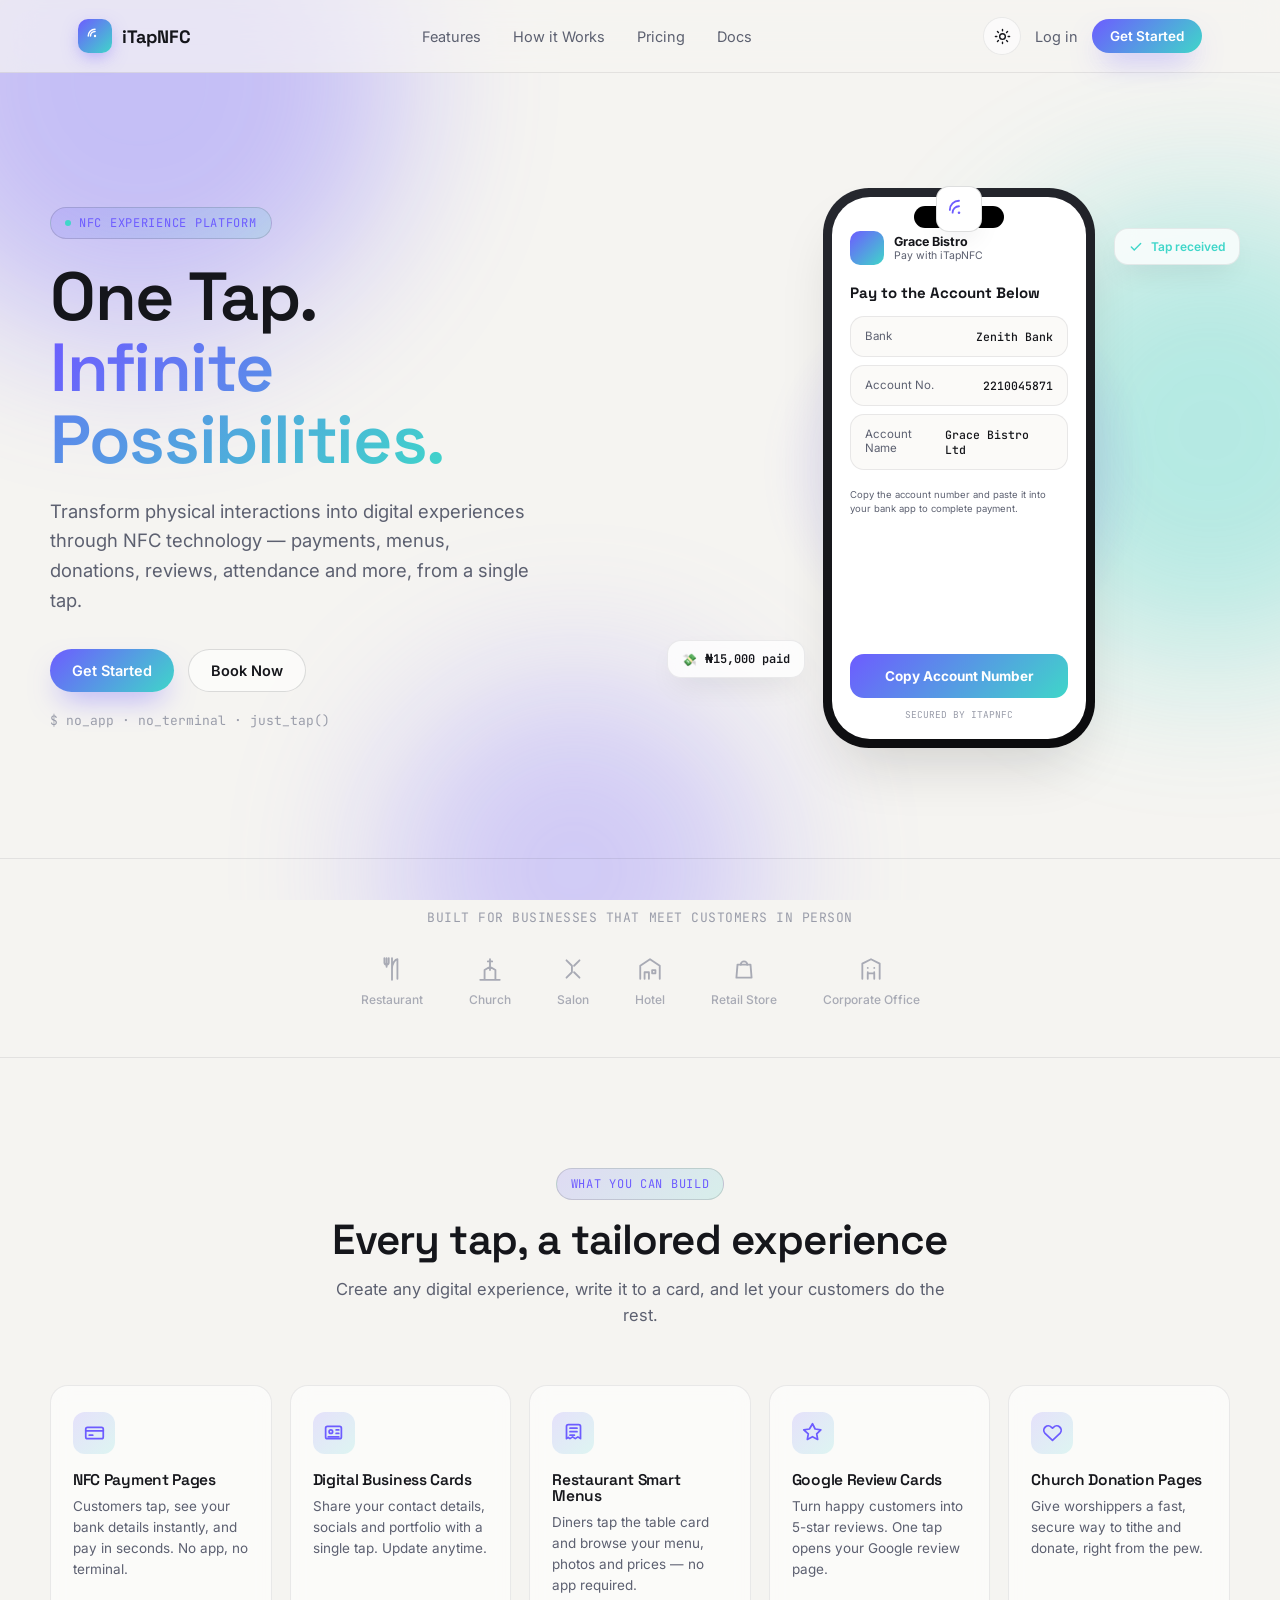
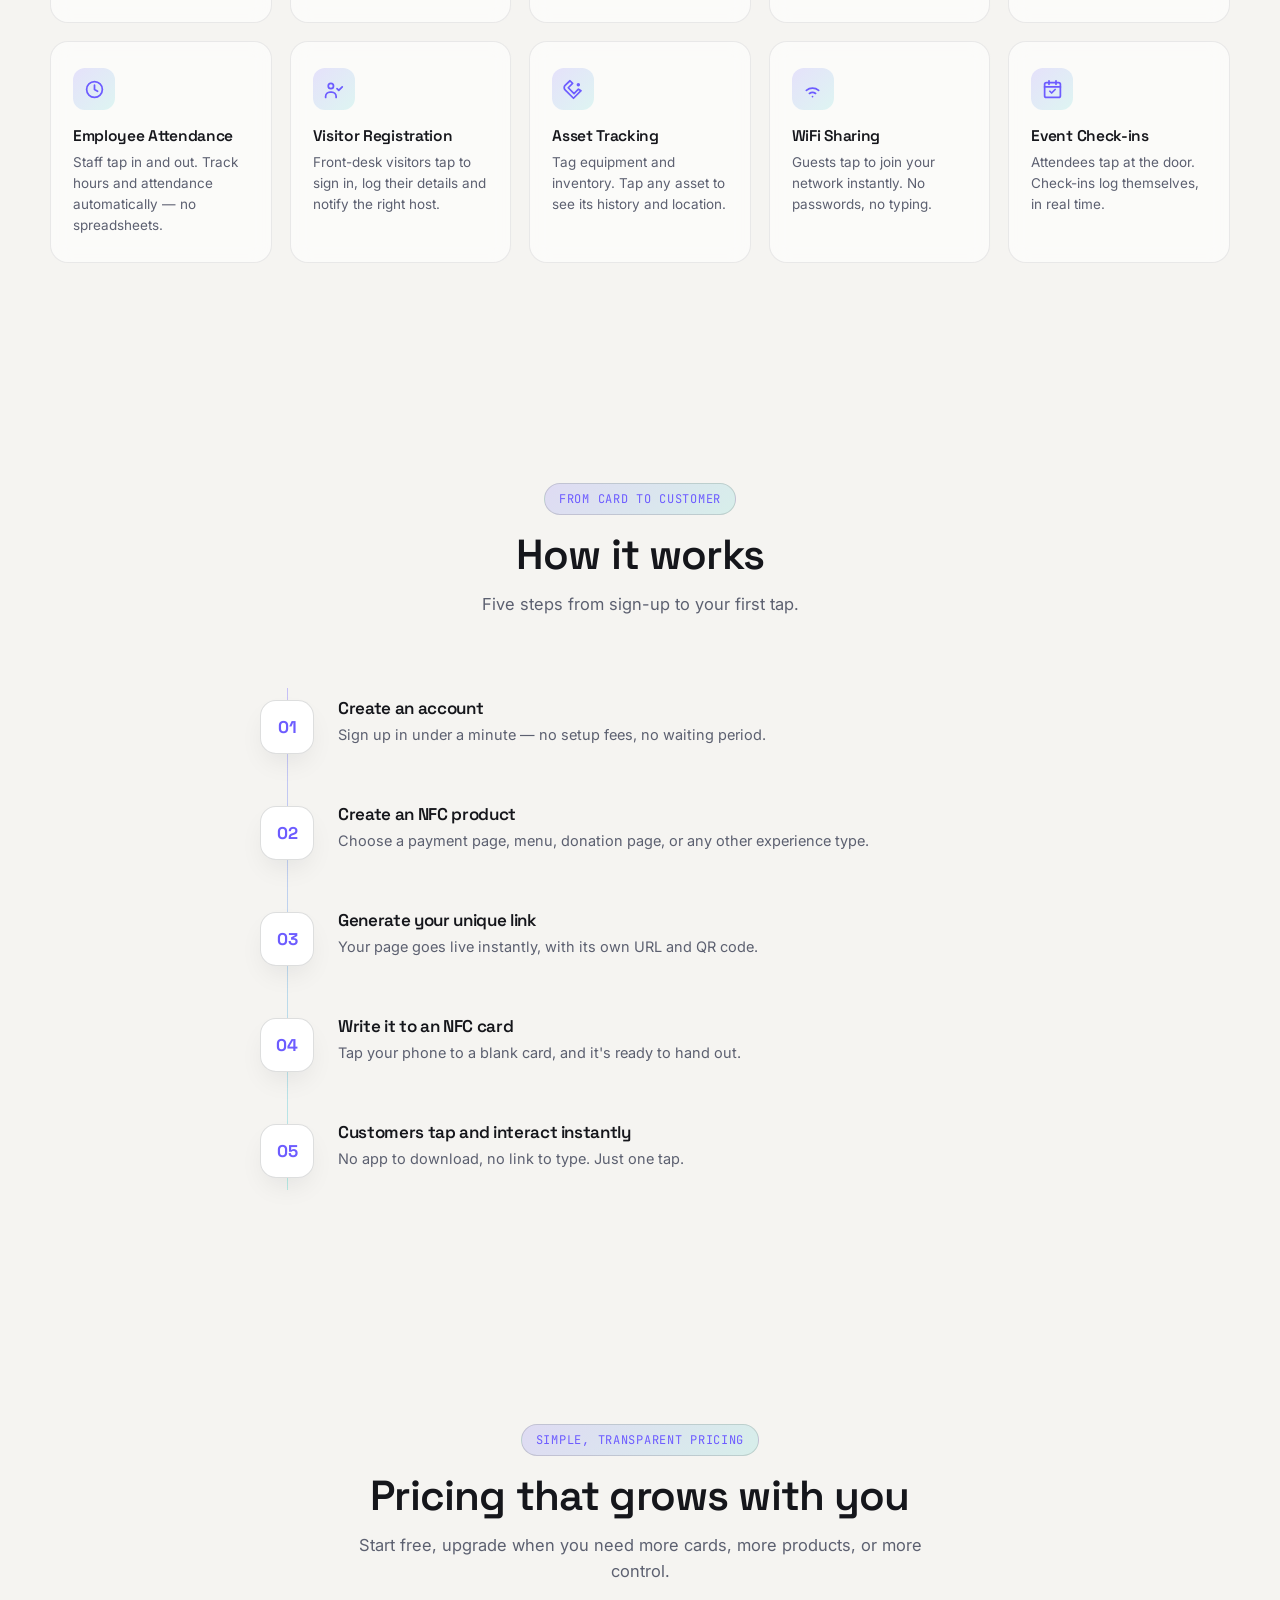
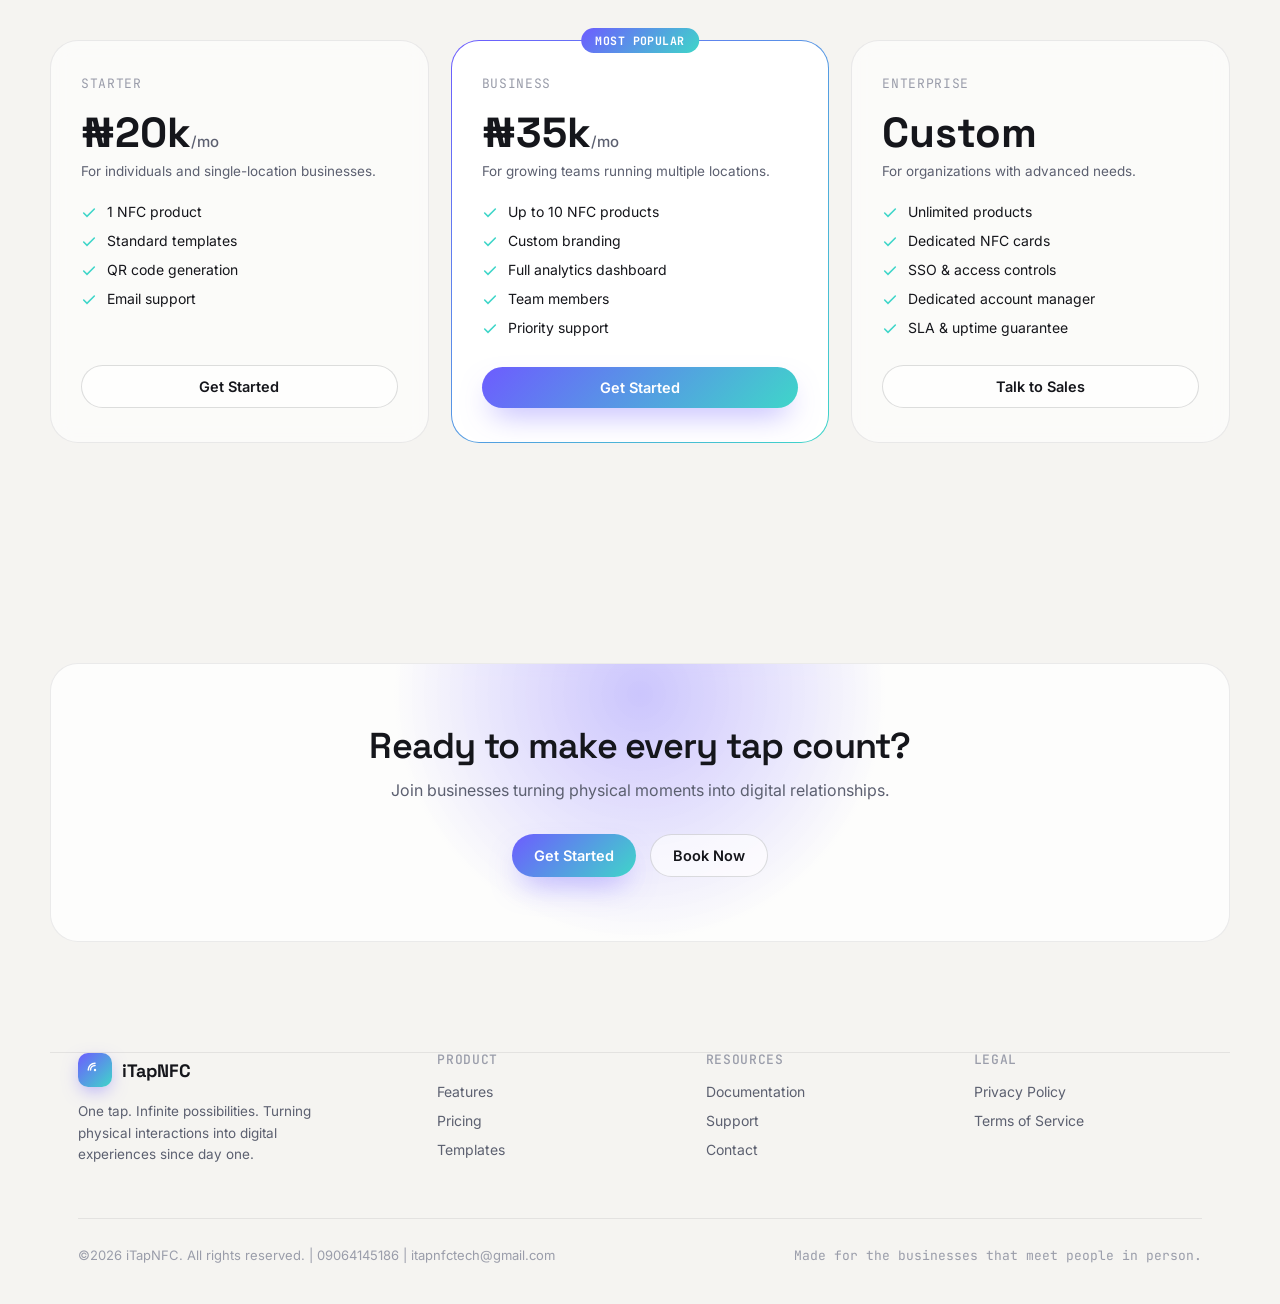
==== commit 3a17a59d: "Add files via upload" ====
--- a/index.html
+++ b/index.html
@@ -8,6 +8,8 @@
 <meta name="robots" content="index, follow">
 <link rel="canonical" href="https://itapnfc.tech/">
 
+<link rel="stylesheet" href="index.css">
+
 <link rel="icon" type="image/png" href="assets/favicon-32.png">
 <link rel="apple-touch-icon" href="assets/apple-touch-icon.png">
 <link rel="manifest" href="manifest.json">
@@ -27,243 +29,7 @@
 <meta name="twitter:image" content="https://itapnfc.tech/assets/og-image.png">
 <link rel="preconnect" href="https://fonts.googleapis.com">
 <link href="https://fonts.googleapis.com/css2?family=Space+Grotesk:wght@500;600;700&family=Inter:wght@400;500;600;700;800&family=JetBrains+Mono:wght@400;500&display=swap" rel="stylesheet">
-<style>
-/* ============ RESET & TOKENS ============ */
-*,*::before,*::after{box-sizing:border-box;margin:0;padding:0;}
-html{scroll-behavior:smooth;}
-:root{
-  --pulse:#6D5CFF;
-  --pulse-2:#8B7CFF;
-  --glow:#3FD6C9;
-  --gradient: linear-gradient(135deg,var(--pulse),var(--glow));
-  --gradient-soft: linear-gradient(135deg, rgba(109,92,255,.16), rgba(63,214,201,.16));
-  --radius-lg:28px;
-  --radius-md:18px;
-  --radius-sm:12px;
-  --ease:cubic-bezier(.16,1,.3,1);
-}
-html[data-theme="dark"]{
-  --bg:#0A0C10;
-  --bg-elevated:#12141C;
-  --bg-elevated-2:#181B25;
-  --text:#F3F3F6;
-  --text-muted:#9097AA;
-  --text-faint:#5A6072;
-  --border:rgba(255,255,255,.08);
-  --border-strong:rgba(255,255,255,.14);
-  --glass:rgba(18,20,28,.55);
-  --glass-strong:rgba(24,27,37,.72);
-  --shadow:0 30px 60px -20px rgba(0,0,0,.55);
-  --shadow-sm:0 12px 30px -10px rgba(0,0,0,.4);
-  --nav-bg:rgba(10,12,16,.72);
-}
-html[data-theme="light"]{
-  --bg:#F5F4F1;
-  --bg-elevated:#FFFFFF;
-  --bg-elevated-2:#FBFAF8;
-  --text:#15161B;
-  --text-muted:#5C6070;
-  --text-faint:#9A9DAA;
-  --border:rgba(20,21,26,.08);
-  --border-strong:rgba(20,21,26,.14);
-  --glass:rgba(255,255,255,.6);
-  --glass-strong:rgba(255,255,255,.78);
-  --shadow:0 30px 60px -20px rgba(20,21,30,.18);
-  --shadow-sm:0 12px 30px -10px rgba(20,21,30,.12);
-  --nav-bg:rgba(245,244,241,.72);
-}
-body{
-  background:var(--bg);
-  color:var(--text);
-  font-family:'Inter',sans-serif;
-  -webkit-font-smoothing:antialiased;
-  overflow-x:hidden;
-  transition:background .4s var(--ease), color .4s var(--ease);
-}
-h1,h2,h3,h4{font-family:'Space Grotesk',sans-serif;font-weight:600;letter-spacing:-.02em;line-height:1.05;}
-.mono{font-family:'JetBrains Mono',monospace;}
-a{color:inherit;text-decoration:none;}
-img,svg{display:block;}
-.container{max-width:1180px;margin:0 auto;padding:0 28px;}
-section{position:relative;}
-@media (prefers-reduced-motion: reduce){*{animation:none !important;transition:none !important;}}
-
-/* ============ BACKGROUND MESH ============ */
-.mesh{position:fixed;inset:0;z-index:0;pointer-events:none;overflow:hidden;}
-.blob{position:absolute;border-radius:50%;filter:blur(80px);opacity:.35;animation:drift 22s ease-in-out infinite;}
-.blob.b1{width:520px;height:520px;background:var(--pulse);top:-180px;left:-120px;animation-delay:0s;}
-.blob.b2{width:460px;height:460px;background:var(--glow);top:200px;right:-160px;animation-delay:-7s;}
-.blob.b3{width:380px;height:380px;background:var(--pulse-2);bottom:-160px;left:30%;animation-delay:-14s;}
-@keyframes drift{0%,100%{transform:translate(0,0) scale(1);}33%{transform:translate(40px,-30px) scale(1.08);}66%{transform:translate(-30px,20px) scale(.96);}}
-
-/* ============ NAV ============ */
-.nav{position:fixed;top:0;left:0;right:0;z-index:100;backdrop-filter:blur(16px) saturate(140%);-webkit-backdrop-filter:blur(16px) saturate(140%);background:var(--nav-bg);border-bottom:1px solid var(--border);}
-.nav-inner{display:flex;align-items:center;justify-content:space-between;height:72px;}
-.logo{display:flex;align-items:center;gap:10px;font-family:'Space Grotesk',sans-serif;font-weight:700;font-size:18px;}
-.logo-mark{width:34px;height:34px;border-radius:10px;background:var(--gradient);display:flex;align-items:center;justify-content:center;box-shadow:0 6px 18px -4px rgba(109,92,255,.55);}
-.logo-mark svg{width:18px;height:18px;}
-.nav-links{display:flex;gap:32px;font-size:14.5px;color:var(--text-muted);}
-.nav-links a{transition:color .2s;}
-.nav-links a:hover{color:var(--text);}
-.nav-right{display:flex;align-items:center;gap:14px;}
-.theme-toggle{width:38px;height:38px;border-radius:50%;border:1px solid var(--border);background:var(--glass);display:flex;align-items:center;justify-content:center;cursor:pointer;transition:border-color .2s,transform .2s;}
-.theme-toggle:hover{border-color:var(--border-strong);transform:translateY(-1px);}
-.theme-toggle svg{width:17px;height:17px;color:var(--text);}
-.icon-moon{display:none;}
-html[data-theme="dark"] .icon-sun{display:none;}
-html[data-theme="dark"] .icon-moon{display:block;}
-.nav-login{font-size:14.5px;color:var(--text-muted);}
-.nav-login:hover{color:var(--text);}
-.btn{display:inline-flex;align-items:center;justify-content:center;gap:8px;padding:12px 22px;border-radius:999px;font-size:14.5px;font-weight:600;cursor:pointer;border:none;transition:transform .25s var(--ease),box-shadow .25s var(--ease),filter .2s;white-space:nowrap;}
-.btn-primary{background:var(--gradient);color:#fff;box-shadow:0 14px 30px -10px rgba(109,92,255,.55);}
-.btn-primary:hover{transform:translateY(-2px);box-shadow:0 18px 36px -8px rgba(109,92,255,.65);filter:brightness(1.06);}
-.btn-ghost{background:var(--glass);color:var(--text);border:1px solid var(--border-strong);}
-.btn-ghost:hover{transform:translateY(-2px);border-color:var(--pulse);}
-.btn-sm{padding:9px 18px;font-size:13.5px;}
-.hamburger{display:none;width:38px;height:38px;border-radius:10px;border:1px solid var(--border);align-items:center;justify-content:center;cursor:pointer;background:var(--glass);}
-.hamburger span{display:block;width:16px;height:1.5px;background:var(--text);position:relative;}
-.hamburger span::before,.hamburger span::after{content:'';position:absolute;width:16px;height:1.5px;background:var(--text);left:0;}
-.hamburger span::before{top:-5px;}.hamburger span::after{top:5px;}
-.mobile-menu{display:none;position:fixed;top:72px;left:0;right:0;background:var(--bg-elevated);border-bottom:1px solid var(--border);z-index:99;padding:20px 28px;flex-direction:column;gap:16px;}
-.mobile-menu.open{display:flex;}
-@media (max-width:860px){
-  .nav-links{display:none;}
-  .nav-login{display:none;}
-  .hamburger{display:flex;}
-  .nav-right .btn-primary{display:none;}
-}
-
-/* ============ REVEAL ANIMATIONS ============ */
-.reveal{opacity:0;transform:translateY(26px);transition:opacity .7s var(--ease),transform .7s var(--ease);}
-.reveal.in{opacity:1;transform:translateY(0);}
-.stagger > * {transition-delay:calc(var(--i,0) * 90ms);}
-
-/* ============ HERO ============ */
-.hero{padding:168px 0 90px;display:grid;grid-template-columns:1.05fr .95fr;gap:40px;align-items:center;min-height:90vh;}
-.eyebrow{display:inline-flex;align-items:center;gap:8px;font-family:'JetBrains Mono',monospace;font-size:12px;letter-spacing:.06em;text-transform:uppercase;color:var(--pulse);background:var(--gradient-soft);border:1px solid var(--border-strong);padding:7px 14px;border-radius:999px;margin-bottom:22px;}
-.eyebrow .dot{width:6px;height:6px;border-radius:50%;background:var(--glow);box-shadow:0 0 0 0 rgba(63,214,201,.6);animation:pulseDot 2s infinite;}
-@keyframes pulseDot{0%{box-shadow:0 0 0 0 rgba(63,214,201,.55);}70%{box-shadow:0 0 0 7px rgba(63,214,201,0);}100%{box-shadow:0 0 0 0 rgba(63,214,201,0);}}
-.hero h1{font-size:clamp(40px,5.6vw,68px);}
-.hero h1 .grad{background:var(--gradient);-webkit-background-clip:text;background-clip:text;color:transparent;}
-.hero p.sub{margin-top:22px;font-size:18.5px;line-height:1.6;color:var(--text-muted);max-width:480px;}
-.hero-ctas{display:flex;gap:14px;margin-top:34px;flex-wrap:wrap;}
-.hero-foot{margin-top:20px;font-size:13px;color:var(--text-faint);font-family:'JetBrains Mono',monospace;}
-
-/* phone mockup */
-.phone-wrap{position:relative;display:flex;justify-content:center;align-items:center;height:600px;}
-.phone-frame{width:272px;height:560px;border-radius:46px;background:linear-gradient(160deg,#26282f,#0a0a0c);padding:9px;box-shadow:var(--shadow);position:relative;z-index:3;}
-.phone-frame::before{content:'';position:absolute;top:18px;left:50%;transform:translateX(-50%);width:90px;height:22px;background:#000;border-radius:14px;z-index:5;}
-.phone-screen{width:100%;height:100%;border-radius:38px;background:var(--bg-elevated);overflow:hidden;position:relative;display:flex;flex-direction:column;padding:34px 18px 18px;}
-.ps-row{display:flex;align-items:center;gap:10px;margin-bottom:18px;}
-.ps-avatar{width:34px;height:34px;border-radius:10px;background:var(--gradient);}
-.ps-biz{font-size:12.5px;font-weight:700;}
-.ps-sub{font-size:10.5px;color:var(--text-muted);}
-.ps-label{font-family:'JetBrains Mono',monospace;font-size:10px;letter-spacing:.05em;text-transform:uppercase;color:var(--text-faint);margin-bottom:6px;}
-.ps-heading{font-family:'Space Grotesk',sans-serif;font-size:15px;font-weight:700;margin-bottom:14px;}
-.ps-desc{font-size:9.5px;color:var(--text-muted);line-height:1.5;margin:10px 0 14px;}
-.ps-amount{font-family:'Space Grotesk',sans-serif;font-size:34px;font-weight:700;margin-bottom:18px;}
-.ps-card{background:var(--bg-elevated-2);border:1px solid var(--border);border-radius:14px;padding:12px 14px;margin-bottom:8px;}
-.ps-card-row{display:flex;justify-content:space-between;font-size:11.5px;}
-.ps-card-row .k{color:var(--text-muted);}
-.ps-card-row .v{font-family:'JetBrains Mono',monospace;font-weight:500;}
-.ps-pay-btn{margin-top:auto;background:var(--gradient);border-radius:14px;text-align:center;padding:14px;color:#fff;font-weight:700;font-size:13.5px;}
-.ps-secure{text-align:center;font-size:9.5px;color:var(--text-faint);margin-top:10px;font-family:'JetBrains Mono',monospace;}
-
-/* nfc tap + ripple */
-.tap-rig{position:absolute;top:18px;left:50%;transform:translateX(-50%);z-index:6;display:flex;flex-direction:column;align-items:center;}
-.nfc-chip{width:46px;height:46px;border-radius:13px;background:var(--bg-elevated);border:1px solid var(--border-strong);display:flex;align-items:center;justify-content:center;box-shadow:var(--shadow-sm);animation:tapBounce 2.6s var(--ease) infinite;}
-.nfc-chip svg{width:22px;height:22px;color:var(--pulse);}
-@keyframes tapBounce{0%,100%{transform:translateY(0);}45%{transform:translateY(34px);}55%{transform:translateY(34px);}}
-.ripple-ring{position:absolute;top:38px;left:50%;width:46px;height:46px;border-radius:50%;border:2px solid var(--pulse);transform:translate(-50%,-50%);opacity:0;}
-.ripple-ring.r1{animation:rippleGo 2.6s var(--ease) infinite;animation-delay:.5s;}
-.ripple-ring.r2{animation:rippleGo 2.6s var(--ease) infinite;animation-delay:.75s;}
-.ripple-ring.r3{animation:rippleGo 2.6s var(--ease) infinite;animation-delay:1s;}
-@keyframes rippleGo{0%{opacity:0;}45%{opacity:0;}55%{opacity:.7;transform:translate(-50%,-50%) scale(.4);}100%{opacity:0;transform:translate(-50%,-50%) scale(2.6);}}
-
-.float-chip{position:absolute;background:var(--glass-strong);backdrop-filter:blur(14px);border:1px solid var(--border);border-radius:14px;padding:10px 14px;font-size:12px;font-weight:600;box-shadow:var(--shadow-sm);display:flex;align-items:center;gap:8px;animation:floaty 5s ease-in-out infinite;z-index:7;}
-.float-chip svg{width:14px;height:14px;}
-.chip-top{top:60px;right:-10px;animation-delay:.3s;color:var(--glow);}
-.chip-bottom{bottom:90px;left:-22px;animation-delay:1.1s;}
-.chip-bottom .amt{font-family:'JetBrains Mono',monospace;}
-@keyframes floaty{0%,100%{transform:translateY(0);}50%{transform:translateY(-10px);}}
-.glow-disc{position:absolute;width:380px;height:380px;border-radius:50%;background:radial-gradient(circle, rgba(109,92,255,.28), transparent 70%);z-index:1;filter:blur(10px);}
-
-@media (max-width:980px){
-  .hero{grid-template-columns:1fr;padding-top:130px;text-align:center;}
-  .hero p.sub{margin-inline:auto;}
-  .hero-ctas{justify-content:center;}
-  .phone-wrap{height:480px;margin-top:20px;}
-  .phone-frame{transform:scale(.86);}
-}
-
-/* ============ TRUSTED BY ============ */
-.trusted{padding:50px 0;border-top:1px solid var(--border);border-bottom:1px solid var(--border);}
-.trusted-label{text-align:center;font-size:13px;color:var(--text-faint);font-family:'JetBrains Mono',monospace;letter-spacing:.04em;margin-bottom:30px;}
-.trusted-row{display:flex;justify-content:center;align-items:center;gap:46px;flex-wrap:wrap;}
-.trust-item{display:flex;flex-direction:column;align-items:center;gap:10px;color:var(--text-faint);opacity:.85;transition:opacity .25s, color .25s;}
-.trust-item:hover{opacity:1;color:var(--text-muted);}
-.trust-item svg{width:26px;height:26px;}
-.trust-item span{font-size:12px;font-weight:500;}
-
-/* ============ SECTION HEADERS ============ */
-.sec-head{max-width:620px;margin:0 auto 56px;text-align:center;}
-.sec-head .eyebrow{margin-bottom:18px;}
-.sec-head h2{font-size:clamp(30px,3.6vw,42px);margin-bottom:14px;}
-.sec-head p{color:var(--text-muted);font-size:16.5px;line-height:1.6;}
-.section-pad{padding:110px 0;}
-
-/* ============ FEATURES ============ */
-.feat-grid{display:grid;grid-template-columns:repeat(5,1fr);gap:18px;}
-.feat-card{position:relative;background:var(--glass);border:1px solid var(--border);border-radius:var(--radius-md);padding:26px 22px;backdrop-filter:blur(10px);transition:transform .35s var(--ease),border-color .35s,box-shadow .35s;overflow:hidden;}
-.feat-card:hover{transform:translateY(-6px);border-color:rgba(109,92,255,.5);box-shadow:0 20px 40px -16px rgba(109,92,255,.35);}
-.feat-card::after{content:'';position:absolute;inset:-1px;border-radius:var(--radius-md);background:var(--gradient);opacity:0;transition:opacity .35s;z-index:-1;}
-.feat-icon{width:42px;height:42px;border-radius:12px;background:var(--gradient-soft);display:flex;align-items:center;justify-content:center;margin-bottom:18px;}
-.feat-icon svg{width:21px;height:21px;color:var(--pulse);}
-.feat-card h3{font-size:15.5px;margin-bottom:8px;font-weight:600;}
-.feat-card p{font-size:13.5px;color:var(--text-muted);line-height:1.55;}
-@media (max-width:980px){.feat-grid{grid-template-columns:repeat(2,1fr);}}
-@media (max-width:600px){.feat-grid{grid-template-columns:1fr;}}
-
-/* ============ HOW IT WORKS ============ */
-.steps{position:relative;max-width:760px;margin:0 auto;}
-.steps::before{content:'';position:absolute;left:27px;top:14px;bottom:14px;width:1px;background:linear-gradient(var(--pulse),var(--glow));opacity:.35;}
-.step{display:flex;gap:24px;padding:26px 0;}
-.step-num{flex:none;width:54px;height:54px;border-radius:16px;background:var(--bg-elevated);border:1px solid var(--border-strong);display:flex;align-items:center;justify-content:center;font-family:'Space Grotesk',sans-serif;font-weight:700;font-size:17px;color:var(--pulse);box-shadow:var(--shadow-sm);position:relative;z-index:2;}
-.step-body h3{font-size:17px;margin-bottom:6px;}
-.step-body p{font-size:14.5px;color:var(--text-muted);line-height:1.6;}
-
-/* ============ PRICING ============ */
-.pricing-grid{display:grid;grid-template-columns:repeat(3,1fr);gap:22px;align-items:stretch;}
-.price-card{background:var(--glass);border:1px solid var(--border);border-radius:var(--radius-lg);padding:34px 30px;display:flex;flex-direction:column;backdrop-filter:blur(10px);transition:transform .35s var(--ease);}
-.price-card:hover{transform:translateY(-6px);}
-.price-card.popular{border:1px solid transparent;background:linear-gradient(var(--bg-elevated),var(--bg-elevated)) padding-box, var(--gradient) border-box;position:relative;}
-.popular-badge{position:absolute;top:-13px;left:50%;transform:translateX(-50%);background:var(--gradient);color:#fff;font-size:11.5px;font-weight:700;padding:5px 14px;border-radius:999px;font-family:'JetBrains Mono',monospace;letter-spacing:.04em;}
-.price-tier{font-size:13px;color:var(--text-faint);font-family:'JetBrains Mono',monospace;text-transform:uppercase;letter-spacing:.05em;margin-bottom:14px;}
-.price-amt{font-family:'Space Grotesk',sans-serif;font-size:42px;font-weight:700;margin-bottom:4px;}
-.price-amt span{font-size:15px;color:var(--text-muted);font-weight:500;font-family:'Inter',sans-serif;}
-.price-desc{font-size:13.5px;color:var(--text-muted);margin-bottom:24px;}
-.price-feats{list-style:none;display:flex;flex-direction:column;gap:11px;margin-bottom:28px;flex:1;}
-.price-feats li{display:flex;gap:10px;font-size:14px;align-items:flex-start;}
-.price-feats svg{width:16px;height:16px;color:var(--glow);flex:none;margin-top:2px;}
-@media (max-width:900px){.pricing-grid{grid-template-columns:1fr;max-width:420px;margin:0 auto;}}
-
-/* ============ CTA BANNER ============ */
-.cta-banner{margin:0 auto;border-radius:var(--radius-lg);background:var(--glass-strong);border:1px solid var(--border);padding:64px 50px;text-align:center;position:relative;overflow:hidden;backdrop-filter:blur(10px);}
-.cta-banner::before{content:'';position:absolute;width:500px;height:500px;background:radial-gradient(circle,rgba(109,92,255,.35),transparent 70%);top:-220px;left:50%;transform:translateX(-50%);}
-.cta-banner h2{font-size:clamp(26px,3.4vw,36px);margin-bottom:14px;position:relative;}
-.cta-banner p{color:var(--text-muted);margin-bottom:30px;position:relative;}
-.cta-banner .hero-ctas{justify-content:center;position:relative;}
-
-/* ============ FOOTER ============ */
-/* footer{border-top:1px solid var(--border);padding:64px 0 32px;} */
-.foot-top{display:grid;grid-template-columns:1.4fr 1fr 1fr 1fr;gap:40px;margin-bottom:48px;}
-.foot-brand p{color:var(--text-muted);font-size:13.5px;margin-top:14px;max-width:260px;line-height:1.6;}
-.foot-col h4{font-size:13px;text-transform:uppercase;letter-spacing:.05em;color:var(--text-faint);margin-bottom:16px;font-family:'JetBrains Mono',monospace;font-weight:500;}
-.foot-col a{display:block;font-size:14px;color:var(--text-muted);margin-bottom:12px;transition:color .2s;}
-.foot-col a:hover{color:var(--pulse);}
-.foot-bottom{display:flex;justify-content:space-between;align-items:center;padding-top:28px;border-top:1px solid var(--border);font-size:13px;color:var(--text-faint);flex-wrap:wrap;gap:12px;}
-@media (max-width:760px){.foot-top{grid-template-columns:1fr 1fr;}.hero h1{text-align:center;}}
-</style>
+
 </head>
 <body>
 
@@ -287,7 +53,7 @@
         <svg class="icon-moon" viewBox="0 0 24 24" fill="none" stroke="currentColor" stroke-width="2" stroke-linecap="round"><path d="M21 12.8A9 9 0 1 1 11.2 3a7 7 0 0 0 9.8 9.8z"/></svg>
       </div>
       <a href="auth.html" class="nav-login">Log in</a>
-      <a href="auth.html#register" class="btn btn-primary btn-sm">Get Started</a>
+      <a href="https://wa.me/2348050759876?text=Hi%2C%20I%27d%20like%20to%20get%20started%20with%20iTapNFC" target="_blank" rel="noopener" class="btn btn-primary btn-sm">Get Started</a>
       <div class="hamburger" id="hamburger"><span></span></div>
     </div>
   </div>
@@ -298,7 +64,7 @@
   <a href="#pricing">Pricing</a>
   <a href="#" title="Coming soon">Docs</a>
   <a href="auth.html">Log in</a>
-  <a href="auth.html#register" class="btn btn-primary btn-sm">Get Started</a>
+  <a href="https://wa.me/2348050759876?text=Hi%2C%20I%27d%20like%20to%20get%20started%20with%20iTapNFC" target="_blank" rel="noopener" class="btn btn-primary btn-sm">Get Started</a>
 </div>
 
 <section class="hero container">
@@ -307,7 +73,7 @@
     <h1>One Tap.<br><span class="grad">Infinite Possibilities.</span></h1>
     <p class="sub">Transform physical interactions into digital experiences through NFC technology — payments, menus, donations, reviews, attendance and more, from a single tap.</p>
     <div class="hero-ctas">
-      <a href="auth.html#register" class="btn btn-primary">Get Started</a>
+      <a href="https://wa.me/2348050759876?text=Hi%2C%20I%27d%20like%20to%20get%20started%20with%20iTapNFC" target="_blank" rel="noopener" class="btn btn-primary">Get Started</a>
       <a href="https://wa.me/2348050759876?text=Hi%2C%20I%27d%20like%20to%20book%20a%20demo%20for%20iTapNFC" target="_blank" rel="noopener" class="btn btn-ghost">Book Now</a>
     </div>
     <div class="hero-foot">$ no_app · no_terminal · just_tap()</div>
@@ -397,7 +163,7 @@
   <div class="pricing-grid stagger">
     <div class="price-card reveal" style="--i:0">
       <div class="price-tier">Starter</div>
-      <div class="price-amt">&#8358;15,000<span>/mo</span></div>
+      <div class="price-amt">&#8358;20k<span>/mo</span></div>
       <div class="price-desc">For individuals and single-location businesses.</div>
       <ul class="price-feats">
         <li><svg viewBox="0 0 24 24" fill="none" stroke="currentColor" stroke-width="2.4" stroke-linecap="round"><path d="M4 12l5 5L20 6"/></svg>1 NFC product</li>
@@ -405,12 +171,12 @@
         <li><svg viewBox="0 0 24 24" fill="none" stroke="currentColor" stroke-width="2.4" stroke-linecap="round"><path d="M4 12l5 5L20 6"/></svg>QR code generation</li>
         <li><svg viewBox="0 0 24 24" fill="none" stroke="currentColor" stroke-width="2.4" stroke-linecap="round"><path d="M4 12l5 5L20 6"/></svg>Email support</li>
       </ul>
-      <a href="auth.html#register" class="btn btn-ghost">Get Started</a>
+      <a href="https://wa.me/2348050759876?text=Hi%2C%20I%27d%20like%20to%20get%20started%20with%20iTapNFC" target="_blank" rel="noopener" class="btn btn-ghost">Get Started</a>
     </div>
     <div class="price-card popular reveal" style="--i:1">
       <div class="popular-badge">MOST POPULAR</div>
       <div class="price-tier">Business</div>
-      <div class="price-amt">&#8358;35,000<span>/mo</span></div>
+      <div class="price-amt">&#8358;35k<span>/mo</span></div>
       <div class="price-desc">For growing teams running multiple locations.</div>
       <ul class="price-feats">
         <li><svg viewBox="0 0 24 24" fill="none" stroke="currentColor" stroke-width="2.4" stroke-linecap="round"><path d="M4 12l5 5L20 6"/></svg>Up to 10 NFC products</li>
@@ -419,7 +185,7 @@
         <li><svg viewBox="0 0 24 24" fill="none" stroke="currentColor" stroke-width="2.4" stroke-linecap="round"><path d="M4 12l5 5L20 6"/></svg>Team members</li>
         <li><svg viewBox="0 0 24 24" fill="none" stroke="currentColor" stroke-width="2.4" stroke-linecap="round"><path d="M4 12l5 5L20 6"/></svg>Priority support</li>
       </ul>
-      <a href="auth.html#register" class="btn btn-primary">Get Started</a>
+      <a href="https://wa.me/2348050759876?text=Hi%2C%20I%27d%20like%20to%20get%20started%20with%20iTapNFC" target="_blank" rel="noopener" class="btn btn-primary">Get Started</a>
     </div>
     <div class="price-card reveal" style="--i:2">
       <div class="price-tier">Enterprise</div>
@@ -442,7 +208,7 @@
     <h2>Ready to make every tap count?</h2>
     <p>Join businesses turning physical moments into digital relationships.</p>
     <div class="hero-ctas">
-      <a href="auth.html#register" class="btn btn-primary">Get Started</a>
+      <a href="https://wa.me/2348050759876?text=Hi%2C%20I%27d%20like%20to%20get%20started%20with%20iTapNFC" target="_blank" rel="noopener" class="btn btn-primary">Get Started</a>
       <a href="https://wa.me/2348050759876?text=Hi%2C%20I%27d%20like%20to%20book%20a%20demo%20for%20iTapNFC" target="_blank" rel="noopener" class="btn btn-ghost">Book Now</a>
     </div>
   </div>
@@ -462,34 +228,16 @@
     <div class="foot-col"><h4>Legal</h4><a href="#" title="Coming soon">Privacy Policy</a><a href="#" title="Coming soon">Terms of Service</a></div>
   </div>
   <div class="foot-bottom">
-    <span>© 2026 iTapNFC. All rights reserved. | <a href="tel:+2349064145186" style="color:var(--text-faint);">+2349064145186</a> | <a href="mailto:itapnfctech@gmail.com" style="color:var(--text-faint);">itapnfctech@gmail.com</a></span>
+    <span>&copy;2026 iTapNFC. All rights reserved. | <a href="tel:+2349064145186" style="color:var(--text-faint);">09064145186</a> | <a href="mailto:itapnfctech@gmail.com" style="color:var(--text-faint);">itapnfctech@gmail.com</a></span>
     <span class="mono">Made for the businesses that meet people in person.</span>
-  </div>
+    
+  </div>
+  <br>
+    <br>
 </footer>
-<br>
-<br>
-
-<script>
-// theme toggle (in-memory only)
-const root = document.documentElement;
-document.getElementById('themeToggle').addEventListener('click', () => {
-  const next = root.getAttribute('data-theme') === 'dark' ? 'light' : 'dark';
-  root.setAttribute('data-theme', next);
-});
-// honor system preference on load
-if (window.matchMedia && window.matchMedia('(prefers-color-scheme: light)').matches) {
-  root.setAttribute('data-theme','light');
-}
-// mobile menu
-const hamburger = document.getElementById('hamburger');
-const mobileMenu = document.getElementById('mobileMenu');
-hamburger.addEventListener('click', () => mobileMenu.classList.toggle('open'));
-mobileMenu.querySelectorAll('a').forEach(a => a.addEventListener('click', () => mobileMenu.classList.remove('open')));
-// scroll reveal
-const obs = new IntersectionObserver((entries) => {
-  entries.forEach(e => { if (e.isIntersecting) { e.target.classList.add('in'); obs.unobserve(e.target); } });
-}, { threshold: 0.15 });
-document.querySelectorAll('.reveal').forEach(el => obs.observe(el));
-</script>
+
+<script src="index.js"></script>
+
+
 </body>
 </html>
--- a/index.css
+++ b/index.css
@@ -0,0 +1,235 @@
+/* ============ RESET & TOKENS ============ */
+*,*::before,*::after{box-sizing:border-box;margin:0;padding:0;}
+html{scroll-behavior:smooth;}
+:root{
+  --pulse:#6D5CFF;
+  --pulse-2:#8B7CFF;
+  --glow:#3FD6C9;
+  --gradient: linear-gradient(135deg,var(--pulse),var(--glow));
+  --gradient-soft: linear-gradient(135deg, rgba(109,92,255,.16), rgba(63,214,201,.16));
+  --radius-lg:28px;
+  --radius-md:18px;
+  --radius-sm:12px;
+  --ease:cubic-bezier(.16,1,.3,1);
+}
+html[data-theme="dark"]{
+  --bg:#0A0C10;
+  --bg-elevated:#12141C;
+  --bg-elevated-2:#181B25;
+  --text:#F3F3F6;
+  --text-muted:#9097AA;
+  --text-faint:#5A6072;
+  --border:rgba(255,255,255,.08);
+  --border-strong:rgba(255,255,255,.14);
+  --glass:rgba(18,20,28,.55);
+  --glass-strong:rgba(24,27,37,.72);
+  --shadow:0 30px 60px -20px rgba(0,0,0,.55);
+  --shadow-sm:0 12px 30px -10px rgba(0,0,0,.4);
+  --nav-bg:rgba(10,12,16,.72);
+}
+html[data-theme="light"]{
+  --bg:#F5F4F1;
+  --bg-elevated:#FFFFFF;
+  --bg-elevated-2:#FBFAF8;
+  --text:#15161B;
+  --text-muted:#5C6070;
+  --text-faint:#9A9DAA;
+  --border:rgba(20,21,26,.08);
+  --border-strong:rgba(20,21,26,.14);
+  --glass:rgba(255,255,255,.6);
+  --glass-strong:rgba(255,255,255,.78);
+  --shadow:0 30px 60px -20px rgba(20,21,30,.18);
+  --shadow-sm:0 12px 30px -10px rgba(20,21,30,.12);
+  --nav-bg:rgba(245,244,241,.72);
+}
+body{
+  background:var(--bg);
+  color:var(--text);
+  font-family:'Inter',sans-serif;
+  -webkit-font-smoothing:antialiased;
+  overflow-x:hidden;
+  transition:background .4s var(--ease), color .4s var(--ease);
+}
+h1,h2,h3,h4{font-family:'Space Grotesk',sans-serif;font-weight:600;letter-spacing:-.02em;line-height:1.05;}
+.mono{font-family:'JetBrains Mono',monospace;}
+a{color:inherit;text-decoration:none;}
+img,svg{display:block;}
+.container{max-width:1180px;margin:0 auto;padding:0 28px;}
+section{position:relative;}
+@media (prefers-reduced-motion: reduce){*{animation:none !important;transition:none !important;}}
+
+/* ============ BACKGROUND MESH ============ */
+.mesh{position:fixed;inset:0;z-index:0;pointer-events:none;overflow:hidden;}
+.blob{position:absolute;border-radius:50%;filter:blur(80px);opacity:.35;animation:drift 22s ease-in-out infinite;}
+.blob.b1{width:520px;height:520px;background:var(--pulse);top:-180px;left:-120px;animation-delay:0s;}
+.blob.b2{width:460px;height:460px;background:var(--glow);top:200px;right:-160px;animation-delay:-7s;}
+.blob.b3{width:380px;height:380px;background:var(--pulse-2);bottom:-160px;left:30%;animation-delay:-14s;}
+@keyframes drift{0%,100%{transform:translate(0,0) scale(1);}33%{transform:translate(40px,-30px) scale(1.08);}66%{transform:translate(-30px,20px) scale(.96);}}
+
+/* ============ NAV ============ */
+.nav{position:fixed;top:0;left:0;right:0;z-index:100;backdrop-filter:blur(16px) saturate(140%);-webkit-backdrop-filter:blur(16px) saturate(140%);background:var(--nav-bg);border-bottom:1px solid var(--border);}
+.nav-inner{display:flex;align-items:center;justify-content:space-between;height:72px;}
+.logo{display:flex;align-items:center;gap:10px;font-family:'Space Grotesk',sans-serif;font-weight:700;font-size:18px;}
+.logo-mark{width:34px;height:34px;border-radius:10px;background:var(--gradient);display:flex;align-items:center;justify-content:center;box-shadow:0 6px 18px -4px rgba(109,92,255,.55);}
+.logo-mark svg{width:18px;height:18px;}
+.nav-links{display:flex;gap:32px;font-size:14.5px;color:var(--text-muted);}
+.nav-links a{transition:color .2s;}
+.nav-links a:hover{color:var(--text);}
+.nav-right{display:flex;align-items:center;gap:14px;}
+.theme-toggle{width:38px;height:38px;border-radius:50%;border:1px solid var(--border);background:var(--glass);display:flex;align-items:center;justify-content:center;cursor:pointer;transition:border-color .2s,transform .2s;}
+.theme-toggle:hover{border-color:var(--border-strong);transform:translateY(-1px);}
+.theme-toggle svg{width:17px;height:17px;color:var(--text);}
+.icon-moon{display:none;}
+html[data-theme="dark"] .icon-sun{display:none;}
+html[data-theme="dark"] .icon-moon{display:block;}
+.nav-login{font-size:14.5px;color:var(--text-muted);}
+.nav-login:hover{color:var(--text);}
+.btn{display:inline-flex;align-items:center;justify-content:center;gap:8px;padding:12px 22px;border-radius:999px;font-size:14.5px;font-weight:600;cursor:pointer;border:none;transition:transform .25s var(--ease),box-shadow .25s var(--ease),filter .2s;white-space:nowrap;}
+.btn-primary{background:var(--gradient);color:#fff;box-shadow:0 14px 30px -10px rgba(109,92,255,.55);}
+.btn-primary:hover{transform:translateY(-2px);box-shadow:0 18px 36px -8px rgba(109,92,255,.65);filter:brightness(1.06);}
+.btn-ghost{background:var(--glass);color:var(--text);border:1px solid var(--border-strong);}
+.btn-ghost:hover{transform:translateY(-2px);border-color:var(--pulse);}
+.btn-sm{padding:9px 18px;font-size:13.5px;}
+.hamburger{display:none;width:38px;height:38px;border-radius:10px;border:1px solid var(--border);align-items:center;justify-content:center;cursor:pointer;background:var(--glass);}
+.hamburger span{display:block;width:16px;height:1.5px;background:var(--text);position:relative;}
+.hamburger span::before,.hamburger span::after{content:'';position:absolute;width:16px;height:1.5px;background:var(--text);left:0;}
+.hamburger span::before{top:-5px;}.hamburger span::after{top:5px;}
+.mobile-menu{display:none;position:fixed;top:72px;left:0;right:0;background:var(--bg-elevated);border-bottom:1px solid var(--border);z-index:99;padding:20px 28px;flex-direction:column;gap:16px;}
+.mobile-menu.open{display:flex;}
+@media (max-width:860px){
+  .nav-links{display:none;}
+  .nav-login{display:none;}
+  .hamburger{display:flex;}
+  .nav-right .btn-primary{display:none;}
+}
+
+/* ============ REVEAL ANIMATIONS ============ */
+.reveal{opacity:0;transform:translateY(26px);transition:opacity .7s var(--ease),transform .7s var(--ease);}
+.reveal.in{opacity:1;transform:translateY(0);}
+.stagger > * {transition-delay:calc(var(--i,0) * 90ms);}
+
+/* ============ HERO ============ */
+.hero{padding:168px 0 90px;display:grid;grid-template-columns:1.05fr .95fr;gap:40px;align-items:center;min-height:90vh;}
+.eyebrow{display:inline-flex;align-items:center;gap:8px;font-family:'JetBrains Mono',monospace;font-size:12px;letter-spacing:.06em;text-transform:uppercase;color:var(--pulse);background:var(--gradient-soft);border:1px solid var(--border-strong);padding:7px 14px;border-radius:999px;margin-bottom:22px;}
+.eyebrow .dot{width:6px;height:6px;border-radius:50%;background:var(--glow);box-shadow:0 0 0 0 rgba(63,214,201,.6);animation:pulseDot 2s infinite;}
+@keyframes pulseDot{0%{box-shadow:0 0 0 0 rgba(63,214,201,.55);}70%{box-shadow:0 0 0 7px rgba(63,214,201,0);}100%{box-shadow:0 0 0 0 rgba(63,214,201,0);}}
+.hero h1{font-size:clamp(40px,5.6vw,68px);}
+.hero h1 .grad{background:var(--gradient);-webkit-background-clip:text;background-clip:text;color:transparent;}
+.hero p.sub{margin-top:22px;font-size:18.5px;line-height:1.6;color:var(--text-muted);max-width:480px;}
+.hero-ctas{display:flex;gap:14px;margin-top:34px;flex-wrap:wrap;}
+.hero-foot{margin-top:20px;font-size:13px;color:var(--text-faint);font-family:'JetBrains Mono',monospace;}
+
+/* phone mockup */
+.phone-wrap{position:relative;display:flex;justify-content:center;align-items:center;height:600px;}
+.phone-frame{width:272px;height:560px;border-radius:46px;background:linear-gradient(160deg,#26282f,#0a0a0c);padding:9px;box-shadow:var(--shadow);position:relative;z-index:3;}
+.phone-frame::before{content:'';position:absolute;top:18px;left:50%;transform:translateX(-50%);width:90px;height:22px;background:#000;border-radius:14px;z-index:5;}
+.phone-screen{width:100%;height:100%;border-radius:38px;background:var(--bg-elevated);overflow:hidden;position:relative;display:flex;flex-direction:column;padding:34px 18px 18px;}
+.ps-row{display:flex;align-items:center;gap:10px;margin-bottom:18px;}
+.ps-avatar{width:34px;height:34px;border-radius:10px;background:var(--gradient);}
+.ps-biz{font-size:12.5px;font-weight:700;}
+.ps-sub{font-size:10.5px;color:var(--text-muted);}
+.ps-label{font-family:'JetBrains Mono',monospace;font-size:10px;letter-spacing:.05em;text-transform:uppercase;color:var(--text-faint);margin-bottom:6px;}
+.ps-heading{font-family:'Space Grotesk',sans-serif;font-size:15px;font-weight:700;margin-bottom:14px;}
+.ps-desc{font-size:9.5px;color:var(--text-muted);line-height:1.5;margin:10px 0 14px;}
+.ps-amount{font-family:'Space Grotesk',sans-serif;font-size:34px;font-weight:700;margin-bottom:18px;}
+.ps-card{background:var(--bg-elevated-2);border:1px solid var(--border);border-radius:14px;padding:12px 14px;margin-bottom:8px;}
+.ps-card-row{display:flex;justify-content:space-between;font-size:11.5px;}
+.ps-card-row .k{color:var(--text-muted);}
+.ps-card-row .v{font-family:'JetBrains Mono',monospace;font-weight:500;}
+.ps-pay-btn{margin-top:auto;background:var(--gradient);border-radius:14px;text-align:center;padding:14px;color:#fff;font-weight:700;font-size:13.5px;}
+.ps-secure{text-align:center;font-size:9.5px;color:var(--text-faint);margin-top:10px;font-family:'JetBrains Mono',monospace;}
+
+/* nfc tap + ripple */
+.tap-rig{position:absolute;top:18px;left:50%;transform:translateX(-50%);z-index:6;display:flex;flex-direction:column;align-items:center;}
+.nfc-chip{width:46px;height:46px;border-radius:13px;background:var(--bg-elevated);border:1px solid var(--border-strong);display:flex;align-items:center;justify-content:center;box-shadow:var(--shadow-sm);animation:tapBounce 2.6s var(--ease) infinite;}
+.nfc-chip svg{width:22px;height:22px;color:var(--pulse);}
+@keyframes tapBounce{0%,100%{transform:translateY(0);}45%{transform:translateY(34px);}55%{transform:translateY(34px);}}
+.ripple-ring{position:absolute;top:38px;left:50%;width:46px;height:46px;border-radius:50%;border:2px solid var(--pulse);transform:translate(-50%,-50%);opacity:0;}
+.ripple-ring.r1{animation:rippleGo 2.6s var(--ease) infinite;animation-delay:.5s;}
+.ripple-ring.r2{animation:rippleGo 2.6s var(--ease) infinite;animation-delay:.75s;}
+.ripple-ring.r3{animation:rippleGo 2.6s var(--ease) infinite;animation-delay:1s;}
+@keyframes rippleGo{0%{opacity:0;}45%{opacity:0;}55%{opacity:.7;transform:translate(-50%,-50%) scale(.4);}100%{opacity:0;transform:translate(-50%,-50%) scale(2.6);}}
+
+.float-chip{position:absolute;background:var(--glass-strong);backdrop-filter:blur(14px);border:1px solid var(--border);border-radius:14px;padding:10px 14px;font-size:12px;font-weight:600;box-shadow:var(--shadow-sm);display:flex;align-items:center;gap:8px;animation:floaty 5s ease-in-out infinite;z-index:7;}
+.float-chip svg{width:14px;height:14px;}
+.chip-top{top:60px;right:-10px;animation-delay:.3s;color:var(--glow);}
+.chip-bottom{bottom:90px;left:-22px;animation-delay:1.1s;}
+.chip-bottom .amt{font-family:'JetBrains Mono',monospace;}
+@keyframes floaty{0%,100%{transform:translateY(0);}50%{transform:translateY(-10px);}}
+.glow-disc{position:absolute;width:380px;height:380px;border-radius:50%;background:radial-gradient(circle, rgba(109,92,255,.28), transparent 70%);z-index:1;filter:blur(10px);}
+
+@media (max-width:980px){
+  .hero{grid-template-columns:1fr;padding-top:130px;text-align:center;}
+  .hero p.sub{margin-inline:auto;}
+  .hero-ctas{justify-content:center;}
+  .phone-wrap{height:480px;margin-top:20px;}
+  .phone-frame{transform:scale(.86);}
+}
+
+/* ============ TRUSTED BY ============ */
+.trusted{padding:50px 0;border-top:1px solid var(--border);border-bottom:1px solid var(--border);}
+.trusted-label{text-align:center;font-size:13px;color:var(--text-faint);font-family:'JetBrains Mono',monospace;letter-spacing:.04em;margin-bottom:30px;}
+.trusted-row{display:flex;justify-content:center;align-items:center;gap:46px;flex-wrap:wrap;}
+.trust-item{display:flex;flex-direction:column;align-items:center;gap:10px;color:var(--text-faint);opacity:.85;transition:opacity .25s, color .25s;}
+.trust-item:hover{opacity:1;color:var(--text-muted);}
+.trust-item svg{width:26px;height:26px;}
+.trust-item span{font-size:12px;font-weight:500;}
+
+/* ============ SECTION HEADERS ============ */
+.sec-head{max-width:620px;margin:0 auto 56px;text-align:center;}
+.sec-head .eyebrow{margin-bottom:18px;}
+.sec-head h2{font-size:clamp(30px,3.6vw,42px);margin-bottom:14px;}
+.sec-head p{color:var(--text-muted);font-size:16.5px;line-height:1.6;}
+.section-pad{padding:110px 0;}
+
+/* ============ FEATURES ============ */
+.feat-grid{display:grid;grid-template-columns:repeat(5,1fr);gap:18px;}
+.feat-card{position:relative;background:var(--glass);border:1px solid var(--border);border-radius:var(--radius-md);padding:26px 22px;backdrop-filter:blur(10px);transition:transform .35s var(--ease),border-color .35s,box-shadow .35s;overflow:hidden;}
+.feat-card:hover{transform:translateY(-6px);border-color:rgba(109,92,255,.5);box-shadow:0 20px 40px -16px rgba(109,92,255,.35);}
+.feat-card::after{content:'';position:absolute;inset:-1px;border-radius:var(--radius-md);background:var(--gradient);opacity:0;transition:opacity .35s;z-index:-1;}
+.feat-icon{width:42px;height:42px;border-radius:12px;background:var(--gradient-soft);display:flex;align-items:center;justify-content:center;margin-bottom:18px;}
+.feat-icon svg{width:21px;height:21px;color:var(--pulse);}
+.feat-card h3{font-size:15.5px;margin-bottom:8px;font-weight:600;}
+.feat-card p{font-size:13.5px;color:var(--text-muted);line-height:1.55;}
+@media (max-width:980px){.feat-grid{grid-template-columns:repeat(2,1fr);}}
+@media (max-width:600px){.feat-grid{grid-template-columns:1fr;}}
+
+/* ============ HOW IT WORKS ============ */
+.steps{position:relative;max-width:760px;margin:0 auto;}
+.steps::before{content:'';position:absolute;left:27px;top:14px;bottom:14px;width:1px;background:linear-gradient(var(--pulse),var(--glow));opacity:.35;}
+.step{display:flex;gap:24px;padding:26px 0;}
+.step-num{flex:none;width:54px;height:54px;border-radius:16px;background:var(--bg-elevated);border:1px solid var(--border-strong);display:flex;align-items:center;justify-content:center;font-family:'Space Grotesk',sans-serif;font-weight:700;font-size:17px;color:var(--pulse);box-shadow:var(--shadow-sm);position:relative;z-index:2;}
+.step-body h3{font-size:17px;margin-bottom:6px;}
+.step-body p{font-size:14.5px;color:var(--text-muted);line-height:1.6;}
+
+/* ============ PRICING ============ */
+.pricing-grid{display:grid;grid-template-columns:repeat(3,1fr);gap:22px;align-items:stretch;}
+.price-card{background:var(--glass);border:1px solid var(--border);border-radius:var(--radius-lg);padding:34px 30px;display:flex;flex-direction:column;backdrop-filter:blur(10px);transition:transform .35s var(--ease);}
+.price-card:hover{transform:translateY(-6px);}
+.price-card.popular{border:1px solid transparent;background:linear-gradient(var(--bg-elevated),var(--bg-elevated)) padding-box, var(--gradient) border-box;position:relative;}
+.popular-badge{position:absolute;top:-13px;left:50%;transform:translateX(-50%);background:var(--gradient);color:#fff;font-size:11.5px;font-weight:700;padding:5px 14px;border-radius:999px;font-family:'JetBrains Mono',monospace;letter-spacing:.04em;}
+.price-tier{font-size:13px;color:var(--text-faint);font-family:'JetBrains Mono',monospace;text-transform:uppercase;letter-spacing:.05em;margin-bottom:14px;}
+.price-amt{font-family:'Space Grotesk',sans-serif;font-size:42px;font-weight:700;margin-bottom:4px;}
+.price-amt span{font-size:15px;color:var(--text-muted);font-weight:500;font-family:'Inter',sans-serif;}
+.price-desc{font-size:13.5px;color:var(--text-muted);margin-bottom:24px;}
+.price-feats{list-style:none;display:flex;flex-direction:column;gap:11px;margin-bottom:28px;flex:1;}
+.price-feats li{display:flex;gap:10px;font-size:14px;align-items:flex-start;}
+.price-feats svg{width:16px;height:16px;color:var(--glow);flex:none;margin-top:2px;}
+@media (max-width:900px){.pricing-grid{grid-template-columns:1fr;max-width:420px;margin:0 auto;}}
+
+/* ============ CTA BANNER ============ */
+.cta-banner{margin:0 auto;border-radius:var(--radius-lg);background:var(--glass-strong);border:1px solid var(--border);padding:64px 50px;text-align:center;position:relative;overflow:hidden;backdrop-filter:blur(10px);}
+.cta-banner::before{content:'';position:absolute;width:500px;height:500px;background:radial-gradient(circle,rgba(109,92,255,.35),transparent 70%);top:-220px;left:50%;transform:translateX(-50%);}
+.cta-banner h2{font-size:clamp(26px,3.4vw,36px);margin-bottom:14px;position:relative;}
+.cta-banner p{color:var(--text-muted);margin-bottom:30px;position:relative;}
+.cta-banner .hero-ctas{justify-content:center;position:relative;}
+
+/* ============ FOOTER ============ */
+footer{border-top:1px solid var(--border);padding:64px 0 32px;}
+.foot-top{display:grid;grid-template-columns:1.4fr 1fr 1fr 1fr;gap:40px;margin-bottom:48px;}
+.foot-brand p{color:var(--text-muted);font-size:13.5px;margin-top:14px;max-width:260px;line-height:1.6;}
+.foot-col h4{font-size:13px;text-transform:uppercase;letter-spacing:.05em;color:var(--text-faint);margin-bottom:16px;font-family:'JetBrains Mono',monospace;font-weight:500;}
+.foot-col a{display:block;font-size:14px;color:var(--text-muted);margin-bottom:12px;transition:color .2s;}
+.foot-col a:hover{color:var(--pulse);}
+.foot-bottom{display:flex;justify-content:space-between;align-items:center;padding-top:28px;border-top:1px solid var(--border);font-size:13px;color:var(--text-faint);flex-wrap:wrap;gap:12px;}
+@media (max-width:760px){.foot-top{grid-template-columns:1fr 1fr;}.hero h1{text-align:center;}}
